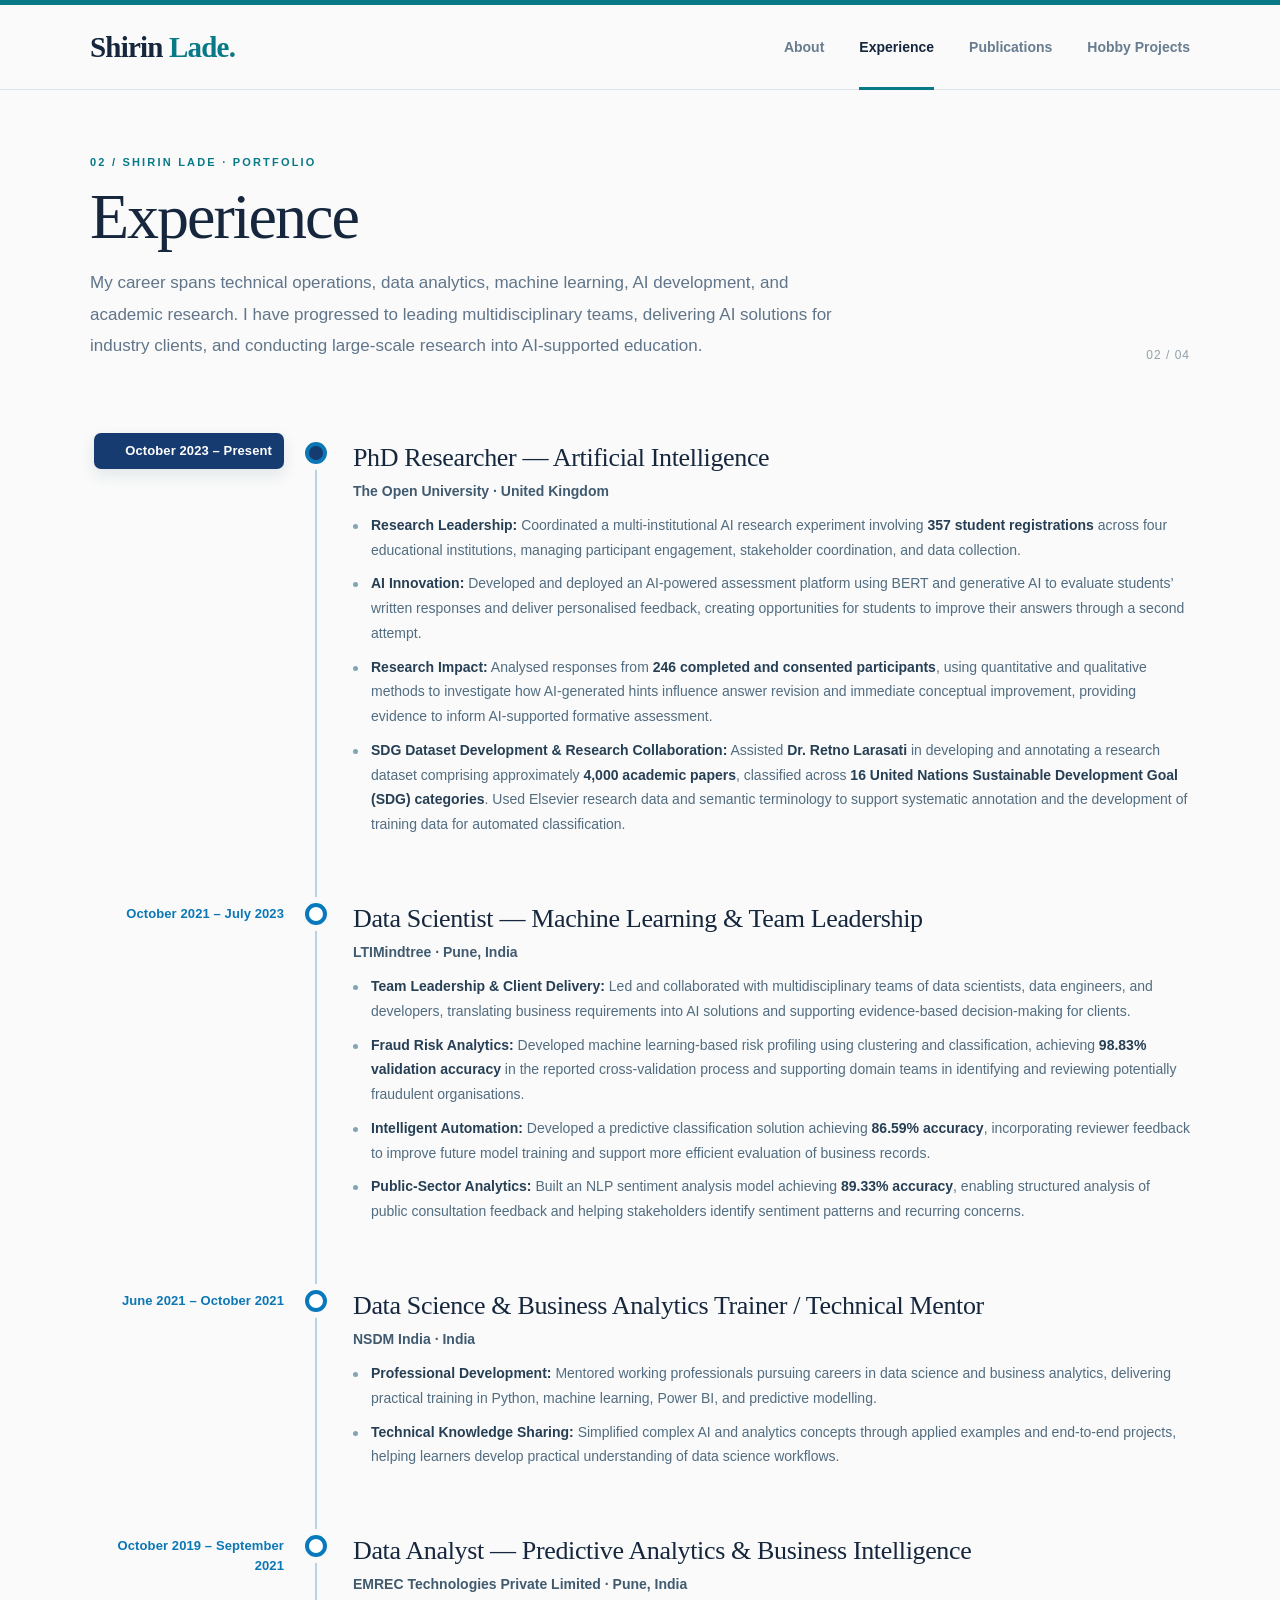
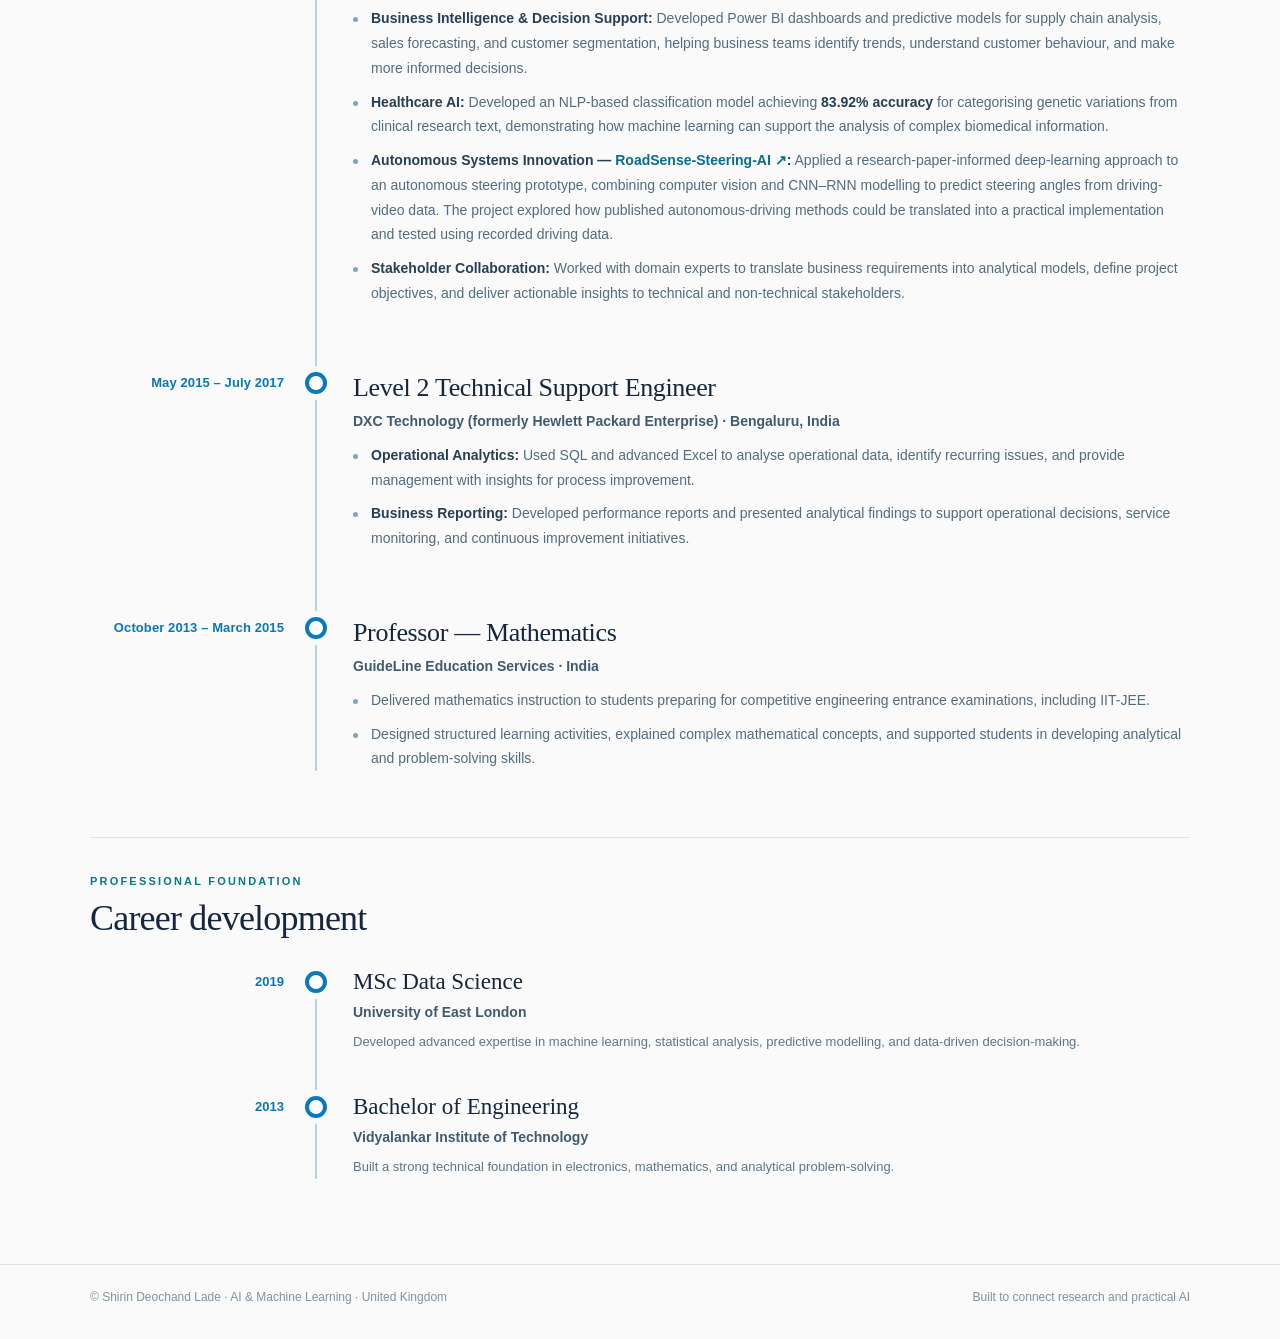
==== experience.html @ 36a17c04 "Initial AI portfolio website" ====
<!DOCTYPE html>

<html lang="en-GB"><head><meta charset="utf-8"/><meta content="width=device-width,initial-scale=1" name="viewport"/><meta content="#f9faf9" name="theme-color"/><title>Experience | Shirin Lade — AI Research &amp; Data Science Leadership</title><meta content="Explore Shirin Lade’s experience in AI research, machine learning leadership, industry analytics and technical mentoring, including work at The Open University and LTIMindtree." name="description"/><link href="assets/style.css" rel="stylesheet"/><link href="assets/favicon.svg" rel="icon" type="image/svg+xml"/><link href="https://concept-grading-lab.github.io/shirin-ai-portfolio/experience.html" rel="canonical"/><meta content="index, follow, max-image-preview:large" name="robots"/><meta content="Shirin Lade — AI Portfolio" property="og:site_name"/><meta content="website" property="og:type"/><meta content="en_GB" property="og:locale"/><meta content="Experience | Shirin Lade — AI Research &amp; Data Science Leadership" property="og:title"/><meta content="Explore Shirin Lade’s experience in AI research, machine learning leadership, industry analytics and technical mentoring, including work at The Open University and LTIMindtree." property="og:description"/><meta content="https://concept-grading-lab.github.io/shirin-ai-portfolio/experience.html" property="og:url"/><meta content="https://concept-grading-lab.github.io/shirin-ai-portfolio/assets/portrait.jpg" property="og:image"/><meta content="Photograph of Shirin Deochand Lade" property="og:image:alt"/><meta content="summary" name="twitter:card"/><meta content="Experience | Shirin Lade — AI Research &amp; Data Science Leadership" name="twitter:title"/><meta content="Explore Shirin Lade’s experience in AI research, machine learning leadership, industry analytics and technical mentoring, including work at The Open University and LTIMindtree." name="twitter:description"/></head>
<body><a class="skip-link" href="#main-content">Skip to main content</a><header class="header"><div class="container header-inner"><a class="brand" href="index.html">Shirin <em>Lade.</em></a><button aria-controls="main-nav" aria-expanded="false" class="nav-toggle" type="button">☰ Menu</button><nav aria-label="Main navigation" class="nav" id="main-nav"><a class="" href="index.html">About</a><a aria-current="page" class="active" href="experience.html">Experience</a><a class="" href="publications.html">Publications</a><a class="" href="hobby-projects.html">Hobby Projects</a></nav></div></header><main class="main container" id="main-content"><section class="page-hero"><div><div class="eyebrow">02 / Shirin Lade · Portfolio</div><h1>Experience</h1><p class="intro">My career spans technical operations, data analytics, machine learning, AI development, and academic research. I have progressed to leading multidisciplinary teams, delivering AI solutions for industry clients, and conducting large-scale research into AI-supported education.</p></div><span class="page-count">02 / 04</span></section><section aria-label="Career timeline" class="timeline"><article class="time-item current"><div class="date"><span class="date-full">October 2023 – Present</span><span aria-hidden="true" class="date-compact">2023 – Present</span></div><h2 class="time-title">PhD Researcher — Artificial Intelligence</h2><div class="time-org">The Open University · United Kingdom</div><ul class="time-desc"><li><strong>Research Leadership:</strong> Coordinated a multi-institutional AI research experiment involving <strong>357 student registrations</strong> across four educational institutions, managing participant engagement, stakeholder coordination, and data collection.</li><li><strong>AI Innovation:</strong> Developed and deployed an AI-powered assessment platform using BERT and generative AI to evaluate students’ written responses and deliver personalised feedback, creating opportunities for students to improve their answers through a second attempt.</li><li><strong>Research Impact:</strong> Analysed responses from <strong>246 completed and consented participants</strong>, using quantitative and qualitative methods to investigate how AI-generated hints influence answer revision and immediate conceptual improvement, providing evidence to inform AI-supported formative assessment.</li><li><strong>SDG Dataset Development &amp; Research Collaboration:</strong> Assisted <strong>Dr. Retno Larasati</strong> in developing and annotating a research dataset comprising approximately <strong>4,000 academic papers</strong>, classified across <strong>16 United Nations Sustainable Development Goal (SDG) categories</strong>. Used Elsevier research data and semantic terminology to support systematic annotation and the development of training data for automated classification.</li></ul></article><article class="time-item"><div class="date"><span class="date-full">October 2021 – July 2023</span><span aria-hidden="true" class="date-compact">2021 – 2023</span></div><h2 class="time-title">Data Scientist — Machine Learning &amp; Team Leadership</h2><div class="time-org">LTIMindtree · Pune, India</div><ul class="time-desc"><li><strong>Team Leadership &amp; Client Delivery:</strong> Led and collaborated with multidisciplinary teams of data scientists, data engineers, and developers, translating business requirements into AI solutions and supporting evidence-based decision-making for clients.</li><li><strong>Fraud Risk Analytics:</strong> Developed machine learning-based risk profiling using clustering and classification, achieving <strong>98.83% validation accuracy</strong> in the reported cross-validation process and supporting domain teams in identifying and reviewing potentially fraudulent organisations.</li><li><strong>Intelligent Automation:</strong> Developed a predictive classification solution achieving <strong>86.59% accuracy</strong>, incorporating reviewer feedback to improve future model training and support more efficient evaluation of business records.</li><li><strong>Public-Sector Analytics:</strong> Built an NLP sentiment analysis model achieving <strong>89.33% accuracy</strong>, enabling structured analysis of public consultation feedback and helping stakeholders identify sentiment patterns and recurring concerns.</li></ul></article><article class="time-item"><div class="date"><span class="date-full">June 2021 – October 2021</span><span aria-hidden="true" class="date-compact">2021 – 2021</span></div><h2 class="time-title">Data Science &amp; Business Analytics Trainer / Technical Mentor</h2><div class="time-org">NSDM India · India</div><ul class="time-desc"><li><strong>Professional Development:</strong> Mentored working professionals pursuing careers in data science and business analytics, delivering practical training in Python, machine learning, Power BI, and predictive modelling.</li><li><strong>Technical Knowledge Sharing:</strong> Simplified complex AI and analytics concepts through applied examples and end-to-end projects, helping learners develop practical understanding of data science workflows.</li></ul></article><article class="time-item"><div class="date"><span class="date-full">October 2019 – September 2021</span><span aria-hidden="true" class="date-compact">2019 – 2021</span></div><h2 class="time-title">Data Analyst — Predictive Analytics &amp; Business Intelligence</h2><div class="time-org">EMREC Technologies Private Limited · Pune, India</div><ul class="time-desc"><li><strong>Business Intelligence &amp; Decision Support:</strong> Developed Power BI dashboards and predictive models for supply chain analysis, sales forecasting, and customer segmentation, helping business teams identify trends, understand customer behaviour, and make more informed decisions.</li><li><strong>Healthcare AI:</strong> Developed an NLP-based classification model achieving <strong>83.92% accuracy</strong> for categorising genetic variations from clinical research text, demonstrating how machine learning can support the analysis of complex biomedical information.</li><li><strong>Autonomous Systems Innovation — <a class="textlink" href="https://github.com/concept-grading-lab/RoadSense-Steering-AI" rel="noopener noreferrer" target="_blank">RoadSense-Steering-AI ↗</a>:</strong> Applied a research-paper-informed deep-learning approach to an autonomous steering prototype, combining computer vision and CNN–RNN modelling to predict steering angles from driving-video data. The project explored how published autonomous-driving methods could be translated into a practical implementation and tested using recorded driving data.</li><li><strong>Stakeholder Collaboration:</strong> Worked with domain experts to translate business requirements into analytical models, define project objectives, and deliver actionable insights to technical and non-technical stakeholders.</li></ul></article><article class="time-item"><div class="date"><span class="date-full">May 2015 – July 2017</span><span aria-hidden="true" class="date-compact">2015 – 2017</span></div><h2 class="time-title">Level 2 Technical Support Engineer</h2><div class="time-org">DXC Technology (formerly Hewlett Packard Enterprise) · Bengaluru, India</div><ul class="time-desc"><li><strong>Operational Analytics:</strong> Used SQL and advanced Excel to analyse operational data, identify recurring issues, and provide management with insights for process improvement.</li><li><strong>Business Reporting:</strong> Developed performance reports and presented analytical findings to support operational decisions, service monitoring, and continuous improvement initiatives.</li></ul></article><article class="time-item"><div class="date"><span class="date-full">October 2013 – March 2015</span><span aria-hidden="true" class="date-compact">2013 – 2015</span></div><h2 class="time-title">Professor — Mathematics</h2><div class="time-org">GuideLine Education Services · India</div><ul class="time-desc"><li>Delivered mathematics instruction to students preparing for competitive engineering entrance examinations, including IIT-JEE.</li><li>Designed structured learning activities, explained complex mathematical concepts, and supported students in developing analytical and problem-solving skills.</li></ul></article></section><section class="education"><div class="eyebrow">Professional foundation</div><div class="section-head"><h2>Career development</h2></div><div class="edu-grid"><div class="edu"><small>2019</small><h3>MSc Data Science</h3><strong>University of East London</strong><p>Developed advanced expertise in machine learning, statistical analysis, predictive modelling, and data-driven decision-making.</p></div><div class="edu"><small>2013</small><h3>Bachelor of Engineering</h3><strong>Vidyalankar Institute of Technology</strong><p>Built a strong technical foundation in electronics, mathematics, and analytical problem-solving.</p></div></div></section></main><footer class="footer"><div class="container footer-inner"><span>© Shirin Deochand Lade · AI &amp; Machine Learning · United Kingdom</span><span>Built to connect research and practical AI</span></div></footer><script src="assets/main.js"></script></body></html>
---- assets/style.css ----
:root{--ink:#15263d;--muted:#5c7087;--teal:#087987;--blue:#0879bc;--line:#dce5e9;--paper:#f9faf9;--surface:#fff;--wash:#edf6f5;--slate:#2c4257}*{box-sizing:border-box}html{scroll-behavior:smooth}body{margin:0;border-top:5px solid var(--teal);background:var(--paper);font-family:Arial,Helvetica,sans-serif;color:var(--ink);-webkit-font-smoothing:antialiased}a{color:inherit;text-decoration:none}a:focus-visible,button:focus-visible,summary:focus-visible{outline:3px solid #a5d8e8;outline-offset:4px}a[href^="https://"]:hover{color:#076d92}.container{max-width:1160px;margin:auto;padding-left:30px;padding-right:30px}.header{border-bottom:1px solid var(--line);background:rgba(249,250,249,.96)}.header-inner{min-height:84px;display:flex;align-items:center;justify-content:space-between;gap:30px}.brand{font-family:Georgia,serif;white-space:nowrap;font-size:29px;font-weight:bold;letter-spacing:-.8px}.brand em{font-style:normal;color:var(--teal)}.nav{display:flex;align-items:center;gap:35px;height:84px}.nav a{height:100%;display:flex;align-items:center;position:relative;font-size:14px;font-weight:700;color:#687c90}.nav a.active{color:var(--ink)}.nav a.active::after{content:"";height:3px;background:var(--teal);position:absolute;bottom:-1px;left:0;right:0}.nav a:hover{color:var(--teal)}.nav-toggle{display:none;border:1px solid var(--line);border-radius:7px;background:white;padding:10px 13px;color:var(--ink);font-weight:bold}.main{min-height:calc(100vh - 190px)}.footer{margin-top:85px;border-top:1px solid var(--line);font-size:12px;color:#8192a1}.footer-inner{display:flex;justify-content:space-between;gap:15px;padding-top:25px;padding-bottom:35px}.eyebrow{color:var(--teal);font-size:11px;letter-spacing:2.2px;font-weight:800;text-transform:uppercase}.page-hero{padding-top:66px;padding-bottom:30px;display:flex;align-items:flex-end;justify-content:space-between;gap:35px}.page-hero h1{font:normal 64px/1.1 Georgia,serif;letter-spacing:-2px;margin:14px 0}.page-hero .intro{max-width:760px;font-size:17px;line-height:1.85;color:#61758a;margin:15px 0 0}.page-count{white-space:nowrap;font-size:12px;letter-spacing:1px;color:#91a1ad}.section-head{display:flex;align-items:center;justify-content:space-between;gap:25px;margin:0 0 26px}.section-head h2{font:normal 36px/1.17 Georgia,serif;letter-spacing:-.8px;margin:10px 0 0}.small-link{color:var(--teal);font-weight:bold;font-size:13px}.subdued{color:#697e90}.kicker{font-size:12px;color:var(--teal);font-weight:800;letter-spacing:1.5px;text-transform:uppercase}.ext{font-size:12px;color:var(--teal);font-weight:800}.rule{height:1px;background:var(--line)}.tag{display:inline-block;font-size:10px;font-weight:800;letter-spacing:1.2px;text-transform:uppercase;background:#e5f1f1;color:var(--teal);padding:8px 11px;border-radius:5px}.btn{display:inline-flex;align-items:center;justify-content:center;gap:9px;border-radius:7px;padding:14px 19px;background:var(--ink);color:#fff;font-size:13px;font-weight:700;transition:.2s}.btn:hover{color:white!important;background:#087987;transform:translateY(-2px)}.btn-outline{background:#fff;border:1px solid #cddcdd;color:#177582}.btn-outline:hover{color:white!important;background:#177582}.textlink{color:#096e8b;font-weight:bold}.textlink:hover{text-decoration:underline}
/* about */
.about-hero{padding:70px 0 74px;display:grid;grid-template-columns:1.3fr .95fr;gap:75px;align-items:center}.about-hero h1{font:normal 74px/1.06 Georgia,serif;letter-spacing:-3px;margin:22px 0 27px}.about-hero h1 span{display:block}.about-role{font-size:16px;font-weight:700;line-height:1.7;color:#2c4860}.about-tagline{font:italic 22px/1.5 Georgia,serif;color:#647f92;margin:28px 0}.about-lead{max-width:650px;font-size:15.5px;line-height:1.85;color:#4e657b;margin-bottom:28px}.about-cta{display:flex;gap:25px;align-items:center}.photo-wrap{position:relative;padding-bottom:25px;padding-right:20px}.photo-wrap:before{content:"";position:absolute;inset:23px 0 6px 25px;background:#d6e7e8;border-radius:13px}.photo-wrap img{position:relative;display:block;width:100%;height:490px;object-fit:cover;object-position:top center;border-radius:12px;box-shadow:0 18px 40px #163c3922}.photo-wrap small{position:absolute;bottom:0;left:0;color:#6f879b;font-size:10px;letter-spacing:1.3px;font-weight:800}.photo-wrap small:before{content:"";display:inline-block;vertical-align:middle;width:26px;border-top:1px solid var(--teal);margin-right:8px}.profiles{padding:43px 0 62px;border-top:1px solid var(--line)}.profile-grid{display:grid;grid-template-columns:repeat(5,minmax(0,1fr));gap:13px}.profile-card{background:#fff;border:1px solid var(--line);border-radius:11px;min-height:158px;padding:18px;display:flex;flex-direction:column;justify-content:space-between;transition:.2s}.profile-card:hover{border-color:#80babc;transform:translateY(-4px);box-shadow:0 12px 22px #153c4320}.profile-card .symbol{width:39px;height:39px;border-radius:9px;display:grid;place-items:center;background:#eaf3f3;color:var(--teal);font-size:15px;font-weight:bold}.profile-card .top{display:flex;align-items:center;justify-content:space-between;color:var(--teal)}.profile-card h3{font-size:14px;margin:10px 0 5px}.profile-card p{font-size:11px;line-height:1.5;color:var(--muted);margin:0}.about-copy{display:grid;grid-template-columns:245px 1fr;gap:70px;padding:66px 0 35px;border-top:1px solid var(--line)}.about-copy h2{font:normal 42px/1.16 Georgia,serif;letter-spacing:-1px;margin:12px 0}.about-prose p{font-size:15.5px;line-height:1.89;color:#50677d;margin:0 0 18px}.metrics{display:grid;grid-template-columns:repeat(3,minmax(0,1fr));gap:16px;margin:30px 0}.metric{background:#edf5f5;border-left:3px solid var(--teal);padding:20px}.metric strong{display:block;font-size:15px;margin-bottom:11px;line-height:1.4}.metric p{font-size:12px;line-height:1.65;margin:0}.interests{margin-top:28px}.chips{display:flex;flex-wrap:wrap;gap:8px;margin-top:15px}.chip{border:1px solid #d6e4e5;border-radius:50px;background:#fff;padding:10px 14px;font-size:12px;font-weight:700;color:#37546b}
/* experience */
.timeline{position:relative;margin-top:46px;padding-left:44px;border-left:2px solid #c7dce7}.time-item{position:relative;padding:0 0 49px 27px}.time-item:last-child{padding-bottom:0}.time-item:before{position:absolute;content:"";width:14px;height:14px;border:4px solid var(--blue);background:#fff;border-radius:100%;left:-54px;top:4px;box-shadow:0 0 0 6px var(--paper)}.date{color:#0c77b6;font-size:12px;font-weight:800;letter-spacing:.7px;text-transform:uppercase}.time-title{font:normal 26px/1.35 Georgia,serif;margin:9px 0 7px;letter-spacing:-.35px}.time-org{font-size:14px;font-weight:700;color:#405a70;margin-bottom:14px}.time-desc{max-width:950px;list-style:none;padding:0;margin:0}.time-desc li{font-size:14px;line-height:1.77;color:#526c81;margin:9px 0;padding-left:18px;position:relative}.time-desc li:before{content:"";position:absolute;left:0;top:11px;width:5px;height:5px;background:#80a6b5;border-radius:100%}.time-desc strong{color:#273f55}.education{margin:66px 0 0;padding:37px 0 0;border-top:1px solid var(--line)}.edu-grid{display:grid;grid-template-columns:repeat(2,1fr);gap:18px;margin-top:24px}.edu{background:#fff;border:1px solid var(--line);padding:22px 24px;border-radius:9px}.edu small{font-size:11px;font-weight:800;color:var(--teal)}.edu h3{font:normal 20px Georgia,serif;margin:10px 0}.edu p{font-size:13px;line-height:1.7;color:#60768a}
/* publications */
.pub-toolbar{display:flex;justify-content:space-between;align-items:center;padding:29px 0;border-top:1px solid var(--line);border-bottom:1px solid var(--line);margin:27px 0 7px}.pub-toolbar h2{font:normal 28px Georgia,serif;margin:0}.scholar-btn{font-size:13px;font-weight:bold;border:1px solid #b9d4d7;color:#067688;background:#fff;padding:13px 20px;border-radius:7px}.scholar-btn:hover{background:#e7f3f3}.publication{padding:40px 0 46px;border-bottom:1px solid var(--line);display:grid;grid-template-columns:110px 1fr;gap:32px}.publication .pubyear{color:var(--blue);font-weight:800;letter-spacing:1px;font-size:14px;padding-top:7px}.pub-title{font:normal 25px/1.4 Georgia,serif;letter-spacing:-.35px;color:#176c9d;display:inline-block;max-width:920px}.pub-title:hover{color:#084e82!important;text-decoration:underline}.authors{font-size:14px;margin-top:16px;line-height:1.75;color:#445d73}.authors .me{color:#0e78b6;font-weight:800}.venue{font-size:13px;line-height:1.7;color:#687d8e;font-style:italic;margin-top:6px}.pub-summary{font-size:14px;color:#526d82;line-height:1.8;margin:16px 0}.pub-links{display:flex;gap:22px;flex-wrap:wrap;margin-top:22px}.pub-links a{color:#08779a;font-size:12px;font-weight:800}.pub-links a:hover{text-decoration:underline}
/* projects */
.project-intro{max-width:900px}.project-grid{display:grid;grid-template-columns:repeat(2,minmax(0,1fr));gap:24px;margin:42px 0 45px}.project{background:white;border:1px solid #dce4e6;border-radius:12px;overflow:hidden;box-shadow:0 10px 25px #18354c08;display:flex;flex-direction:column}.project-art{height:168px;position:relative;overflow:hidden;display:flex;align-items:center;justify-content:center;isolation:isolate}.project-art.wardrobe{background:linear-gradient(120deg,#e3eee9,#eaf3f5)}.project-art.diary{background:linear-gradient(120deg,#ecedf6,#e4f1f0)}.project-art:before{content:"";position:absolute;border-radius:50%;width:260px;height:260px;background:#fff6;right:-60px;top:-155px;z-index:-1}.art-icon{font-size:68px;line-height:1}.art-words{position:absolute;bottom:17px;left:24px;letter-spacing:2px;font-weight:800;color:#597985;font-size:10px;text-transform:uppercase}.project-body{padding:29px;flex:1;display:flex;flex-direction:column}.project-body h2{font:normal 29px/1.17 Georgia,serif;letter-spacing:-.5px;margin:12px 0 17px}.project-body p{color:#5a7185;font-size:14px;line-height:1.82;margin:0 0 21px}.project-meta{font-size:11px;text-transform:uppercase;letter-spacing:1px;color:#0b7c83;font-weight:bold}.project-links{margin-top:auto;border-top:1px solid var(--line);padding-top:22px;display:flex;gap:15px;flex-wrap:wrap;align-items:center}.project-links a{font-size:12px;color:#0d718f;font-weight:bold}.project-links a:hover{text-decoration:underline}.project-detail{padding:32px 0 36px;border-top:1px solid var(--line)}.project-detail h3{font:normal 28px Georgia,serif;margin:8px 0 15px}.project-detail p{font-size:14px;color:#587084;line-height:1.78;max-width:890px}.detail-columns{display:grid;grid-template-columns:1fr 1fr;gap:32px;margin-top:24px}.detail-col{background:#fff;border:1px solid var(--line);border-radius:10px;padding:21px}.detail-col h4{font-size:13px;margin:0 0 10px}.detail-col p,.detail-col li{font-size:12.5px;line-height:1.72;color:#61798a}.detail-col ul{padding-left:18px;margin:10px 0 0}.note{background:#f1f4f6;border-left:3px solid #83a5b4;padding:13px 17px;color:#60788b;font-size:12px;line-height:1.6;margin-top:18px}
@media(max-width:1000px){.nav{gap:23px}.about-hero{gap:45px}.about-hero h1{font-size:62px}.photo-wrap img{height:440px}.profile-grid{grid-template-columns:repeat(3,1fr)}.about-copy{grid-template-columns:190px 1fr;gap:40px}}
@media(max-width:720px){.container{padding-left:20px;padding-right:20px}.header-inner{min-height:68px}.brand{font-size:24px}.nav-toggle{display:block}.nav{display:none;position:absolute;top:72px;left:0;right:0;height:auto;background:var(--paper);z-index:10;padding:10px 20px 20px;border-bottom:1px solid var(--line);box-shadow:0 15px 18px #1b354212}.nav.open{display:flex;flex-direction:column;align-items:stretch;gap:0}.nav a{height:50px;padding-left:10px}.nav a.active:after{bottom:0;left:10px;right:auto;width:40px}.footer-inner{flex-direction:column}.about-hero{display:flex;flex-direction:column-reverse;gap:32px;align-items:stretch;padding:38px 0 42px}.photo-wrap{width:100%;max-width:380px;align-self:center;padding-right:16px}.photo-wrap img{height:315px}.about-hero h1{font-size:47px;margin:14px 0 18px;letter-spacing:-1.5px}.about-role{font-size:13.5px}.about-tagline{font-size:18px;margin:17px 0}.about-lead{font-size:14px}.profiles{padding:32px 0 48px}.section-head{align-items:flex-start;flex-direction:column;gap:9px}.section-head h2{font-size:32px}.profile-grid{grid-template-columns:repeat(2,minmax(0,1fr))}.profile-card{min-height:142px;padding:15px}.profile-card:last-child{grid-column:1/-1}.about-copy{display:block;padding-top:42px}.about-copy h2{font-size:36px}.about-prose p{font-size:14px}.metrics{grid-template-columns:1fr}.page-hero{padding-top:43px;padding-bottom:24px}.page-hero h1{font-size:43px;letter-spacing:-1px}.page-hero .intro{font-size:14px;line-height:1.78}.page-count{display:none}.timeline{margin-top:26px;padding-left:26px}.time-item{padding-left:19px;padding-bottom:37px}.time-item:before{left:-38px;width:13px;height:13px;top:4px}.time-title{font-size:22px}.time-org{font-size:13px}.time-desc li{font-size:12.8px}.edu-grid{grid-template-columns:1fr}.publication{grid-template-columns:1fr;gap:9px;padding:33px 0}.pub-title{font-size:22px}.pub-toolbar{align-items:flex-start;gap:20px}.pub-toolbar h2{font-size:24px}.scholar-btn{font-size:11px;padding:11px}.project-grid{grid-template-columns:1fr;gap:18px;margin-top:26px}.project-art{height:140px}.project-body{padding:21px}.project-body h2{font-size:27px}.detail-columns{grid-template-columns:1fr;gap:12px}.project-detail h3{font-size:25px}}


/* Experience timeline final refinement — dates left | blue dots in the centre | content right.
   Uses the same visual axis for education qualifications. */
.timeline{margin-left:225px;padding-left:0;border-left:2px solid #b6d2e3;margin-top:48px}
.time-item{position:relative;padding:0 0 55px 36px}
.time-item:last-child{padding-bottom:0}
.time-item::before{left:-12px;top:2px;width:14px;height:14px;border:4px solid var(--blue);background:#fff;box-shadow:0 0 0 6px var(--paper)}
.time-item .date{position:absolute;left:-223px;top:3px;width:190px;text-align:right;font-size:13px;font-weight:800;letter-spacing:.1px;text-transform:none;line-height:1.5;color:#0c77b6}
.date-compact{display:none}
.time-title{margin:0 0 8px}
.education{margin-top:66px}
.edu-grid{display:block;position:relative;margin:30px 0 0 225px;border-left:2px solid #b6d2e3}
.edu{position:relative;padding:0 0 40px 36px;background:transparent;border:0;border-radius:0}
.edu:last-child{padding-bottom:0}
.edu::before{position:absolute;content:"";left:-12px;top:2px;width:14px;height:14px;border:4px solid var(--blue);background:#fff;border-radius:100%;box-shadow:0 0 0 6px var(--paper)}
.edu small{position:absolute;left:-223px;top:3px;width:190px;text-align:right;color:#0c77b6;font-size:13px;line-height:1.5}
.edu h3{margin:0 0 8px;font-size:23px;color:var(--ink)}
.edu strong{color:#405a70;font-size:14px}
.edu p{max-width:780px;margin:10px 0 0;line-height:1.75;font-size:13px}
@media (max-width:1000px) and (min-width:721px){
 .timeline,.edu-grid{margin-left:180px}
 .time-item .date,.edu small{left:-178px;width:145px;font-size:12px}
}
@media (max-width:720px){
 .timeline{margin:29px 0 0 91px;padding:0;border-left:2px solid #b6d2e3}
 .time-item{padding:0 0 43px 19px}
 .time-item::before{left:-11px;top:2px;width:12px;height:12px;border:3px solid var(--blue)}
 .time-item .date{left:-91px;top:3px;width:73px;text-align:right;font-size:11px;line-height:1.5;letter-spacing:0}
 .date-full{display:none}
 .date-compact{display:block}
 .time-title{font-size:21px;line-height:1.3;margin:0 0 7px}
 .edu-grid{margin:26px 0 0 91px;display:block;border-left:2px solid #b6d2e3}
 .edu{padding:0 0 35px 19px}
 .edu::before{left:-11px;top:2px;width:12px;height:12px;border:3px solid var(--blue)}
 .edu small{left:-91px;top:3px;width:73px;text-align:right;font-size:11px}
 .edu h3{font-size:20px}
 .edu strong{font-size:13px}
 .edu p{font-size:12.5px}
}


/* Production: keyboard navigation and current role status. */
.skip-link{position:absolute;left:12px;top:-90px;padding:12px 17px;background:#fff;color:#15263d;z-index:200;border:2px solid #1666a8;border-radius:6px;font-size:13px;font-weight:700}
.skip-link:focus{top:10px}
.time-item.current::before{background:#163b70;border-color:#0c77b6}
.time-item.current .date{background:#163b70;color:#fff;padding:9px 12px;border-radius:7px;left:-223px;top:-7px;width:190px;line-height:1.4;box-shadow:0 6px 15px #163b701a}
@media(max-width:1000px) and (min-width:721px){
 .time-item.current .date{left:-178px;width:145px;padding:8px 9px}
}
@media(max-width:720px){
 .time-item.current .date{left:-91px;width:76px;top:-6px;padding:7px 4px;font-size:10px;line-height:1.25;letter-spacing:0;text-align:center}
}
@media(prefers-reduced-motion:reduce){html{scroll-behavior:auto}*,*::before,*::after{transition-duration:0s!important;animation-duration:0s!important}}

/* Contact card: both personal and university addresses are independently clickable. */
.profile-card-emails{cursor:default}.profile-card-emails p{margin:0;display:flex;flex-direction:column;gap:7px;align-items:flex-start}.profile-card-emails .email-link{font-size:12px;line-height:1.5;color:#0b6c94;font-weight:600;overflow-wrap:anywhere;text-decoration:underline;text-underline-offset:2px}.profile-card-emails .email-link:hover{color:#08466a}
@media(max-width:720px){.profile-card-emails .email-link{font-size:11px}}


/* About page: Technical Expertise & Leadership */
.expertise-section{padding:82px 0 52px;border-top:1px solid var(--line);margin-top:20px}
.expertise-intro{max-width:900px;margin-bottom:35px}
.expertise-intro h2{font:normal 46px/1.13 Georgia,serif;letter-spacing:-1.3px;margin:12px 0 19px;color:var(--ink)}
.expertise-intro p{font-size:15px;line-height:1.84;color:#526a7d;margin:0;max-width:930px}
.expertise-grid{display:grid;grid-template-columns:repeat(2,minmax(0,1fr));gap:16px}
.expertise-card{background:#fff;border:1px solid #dce6e9;border-radius:12px;padding:27px 29px 29px;min-width:0;box-shadow:0 6px 20px #1b415307;display:flex;flex-direction:column}
.expertise-card-head{display:flex;justify-content:space-between;align-items:center;margin-bottom:18px}
.expertise-index{font-weight:800;font-size:11px;letter-spacing:1.8px;color:#0a8b9c}
.expertise-symbol{font-size:23px;line-height:1;color:#5c9da7}
.expertise-card h3{font:normal 23px/1.24 Georgia,serif;letter-spacing:-.36px;color:#233d53;margin:0 0 17px}
.expertise-card p.expertise-keywords{font-size:13px;line-height:2.0;color:#536f82;margin:0;overflow-wrap:anywhere}
.expertise-architecture{grid-column:1/-1;background:linear-gradient(110deg,#e9f2f5 0%,#f7fbfa 80%);border-color:#b9d9e3;position:relative}
.expertise-architecture h3{font-size:27px;color:#153b66}
.expertise-architecture .expertise-keywords{max-width:920px}
.lifecycle{display:flex;flex-wrap:wrap;gap:8px;align-items:center;margin-top:23px;border-top:1px solid #c8dfe5;padding-top:19px}
.lifecycle span{font-size:10px;font-weight:700;color:#1d637b;background:#fff;border:1px solid #c9e1e3;padding:8px 12px;border-radius:50px}
.lifecycle span:not(:last-child)::after{content:'›';color:#6a98aa;margin-left:12px;font-size:14px}
.expertise-cta{white-space:nowrap}
@media(max-width:900px){.expertise-section{padding-top:55px}.expertise-intro h2{font-size:38px}.expertise-card{padding:23px}.expertise-card h3{font-size:21px}}
@media(max-width:720px){.expertise-section{padding:48px 0 20px}.expertise-intro{margin-bottom:23px}.expertise-intro h2{font-size:33px}.expertise-intro p{font-size:13.5px}.expertise-grid{grid-template-columns:1fr;gap:12px}.expertise-card{padding:21px}.expertise-architecture{grid-column:auto}.expertise-architecture h3{font-size:22px}.expertise-card h3{font-size:21px}.expertise-card p.expertise-keywords{font-size:12.5px;line-height:1.86}.lifecycle{gap:6px}.lifecycle span{font-size:10px;padding:6px 9px}.about-cta{flex-wrap:wrap;row-gap:13px}.expertise-cta{display:inline-block}}
@media(max-width:360px){.expertise-intro h2{font-size:29px}.expertise-card h3{font-size:20px}}
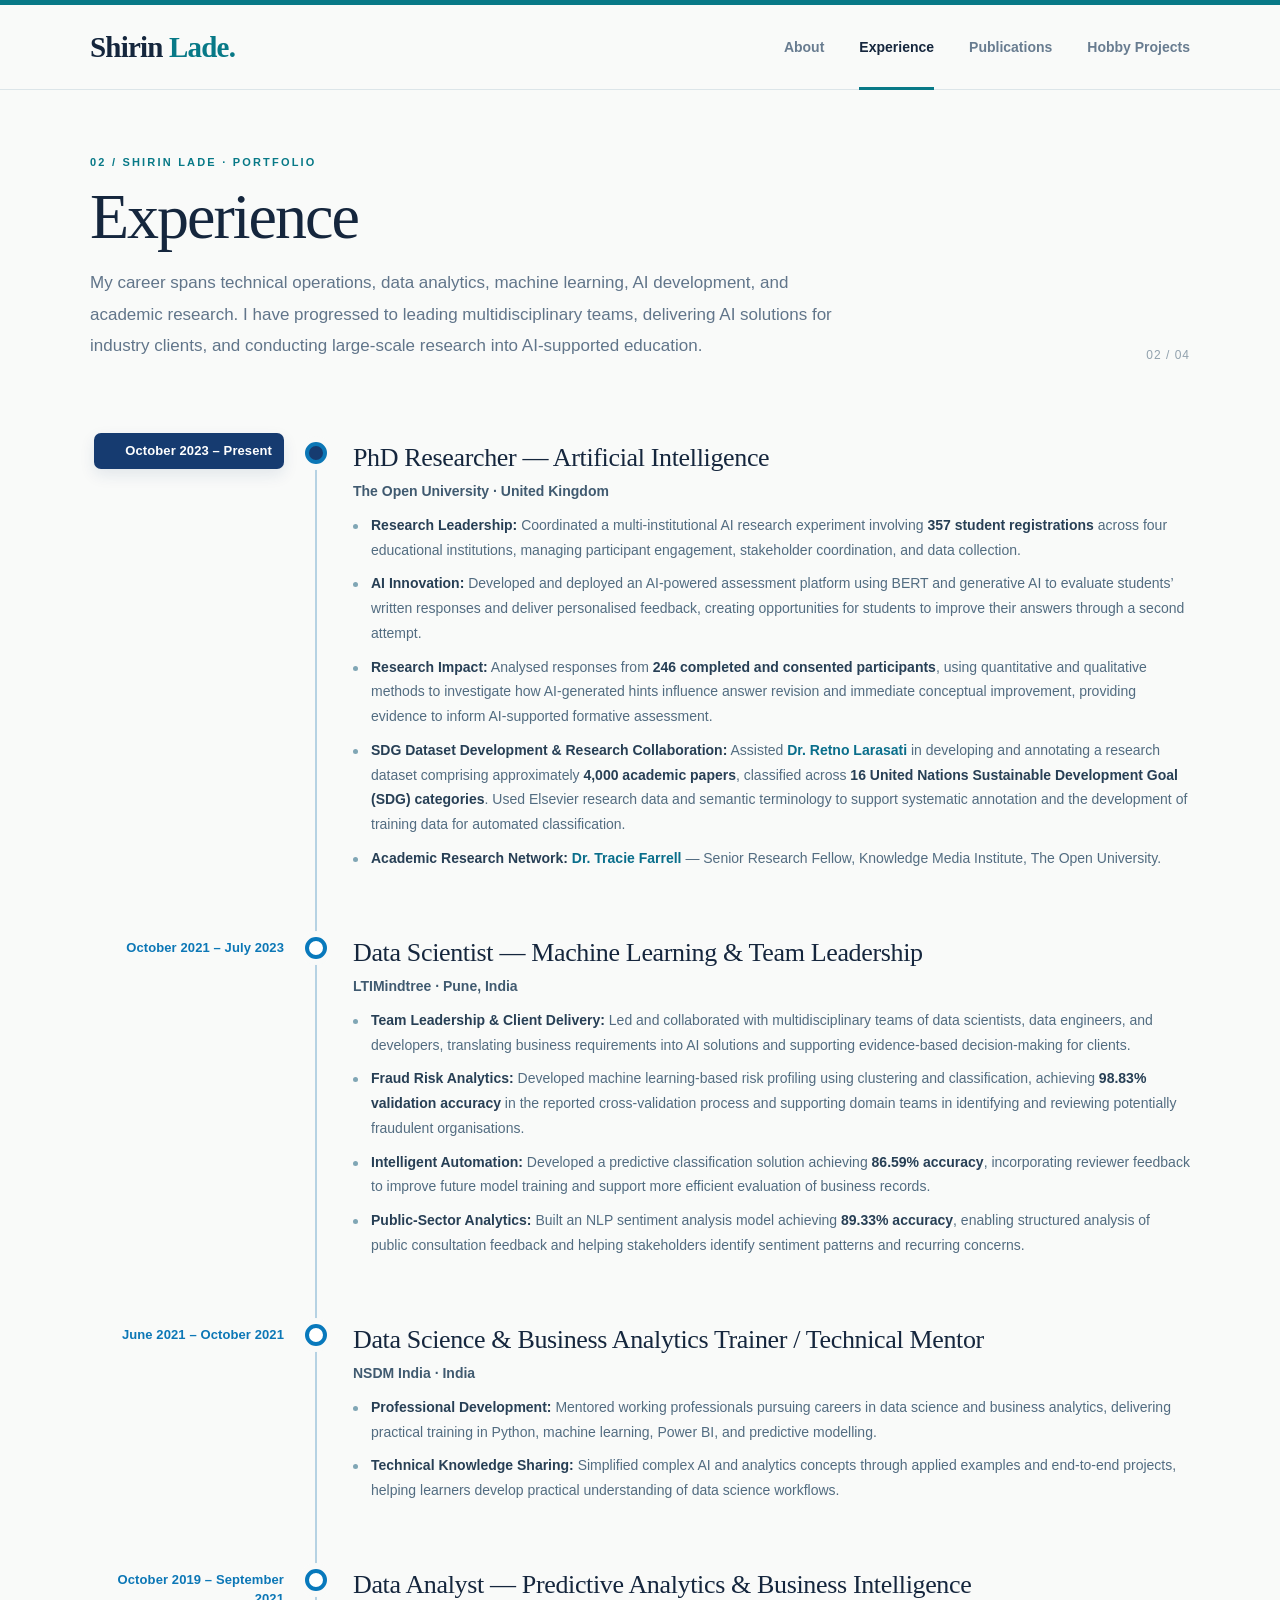
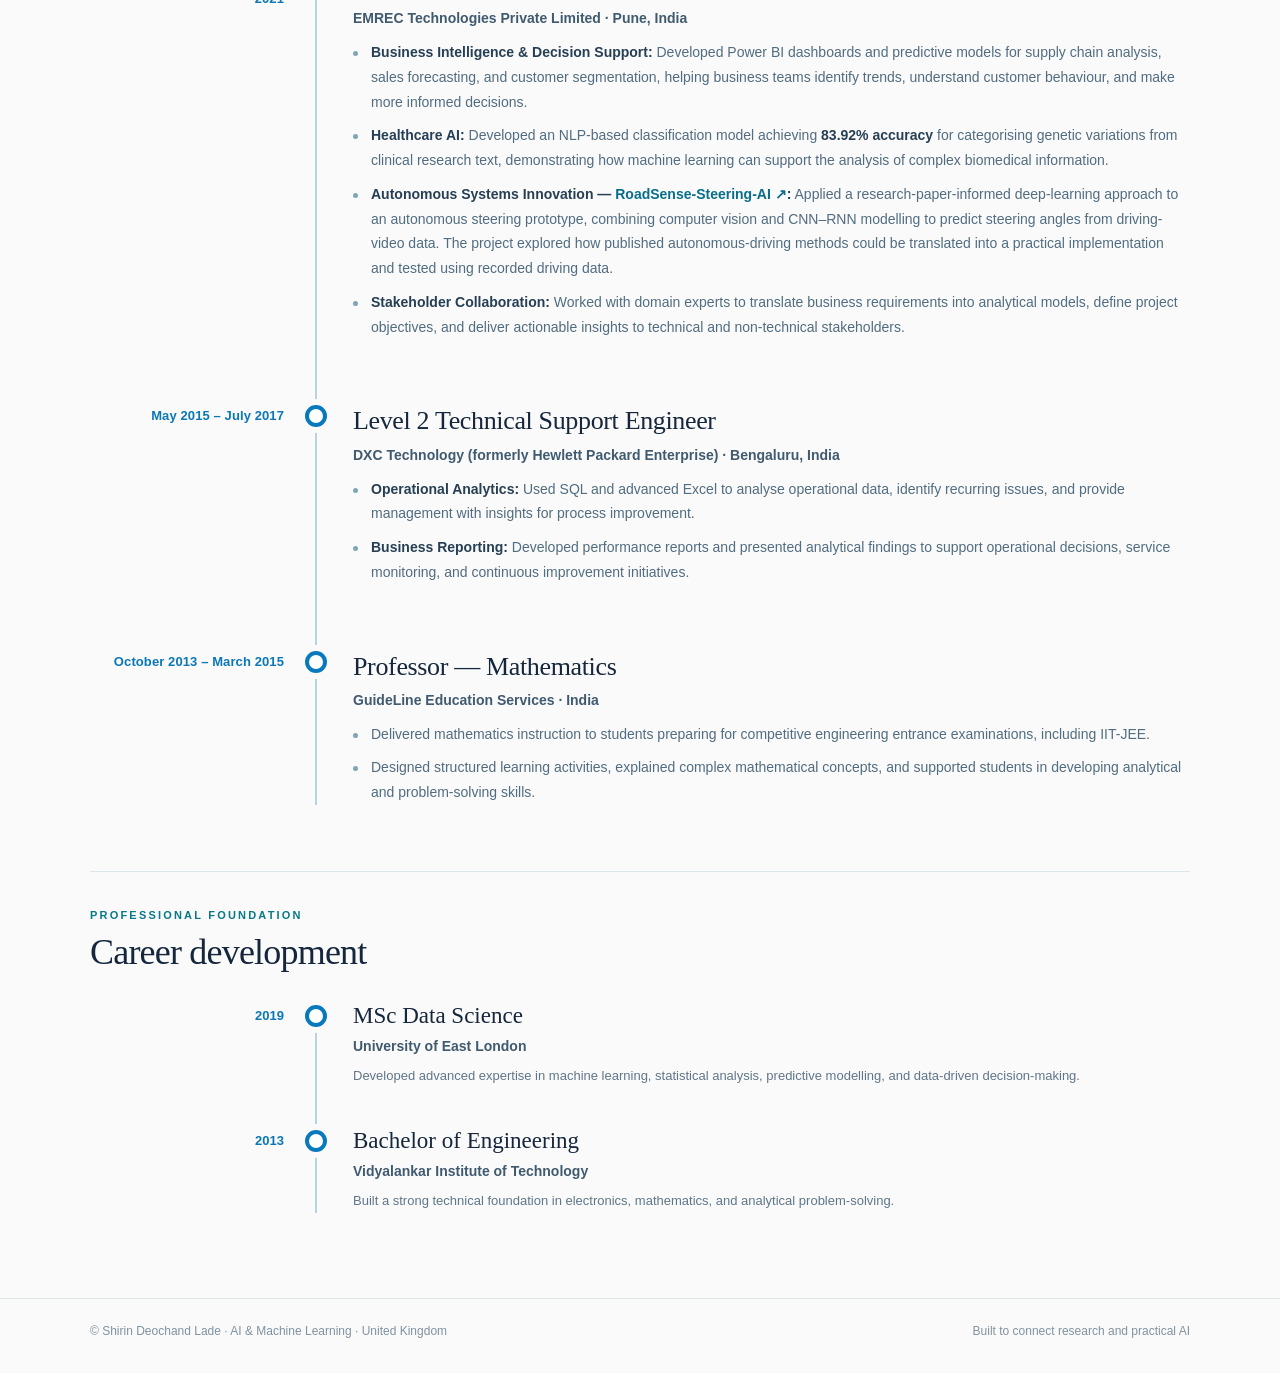
==== commit cacbb678: "Update academic researcher profile links" ====
--- a/experience.html
+++ b/experience.html
@@ -1,4 +1,4 @@
 <!DOCTYPE html>
 
 <html lang="en-GB"><head><meta charset="utf-8"/><meta content="width=device-width,initial-scale=1" name="viewport"/><meta content="#f9faf9" name="theme-color"/><title>Experience | Shirin Lade — AI Research &amp; Data Science Leadership</title><meta content="Explore Shirin Lade’s experience in AI research, machine learning leadership, industry analytics and technical mentoring, including work at The Open University and LTIMindtree." name="description"/><link href="assets/style.css" rel="stylesheet"/><link href="assets/favicon.svg" rel="icon" type="image/svg+xml"/><link href="https://concept-grading-lab.github.io/shirin-ai-portfolio/experience.html" rel="canonical"/><meta content="index, follow, max-image-preview:large" name="robots"/><meta content="Shirin Lade — AI Portfolio" property="og:site_name"/><meta content="website" property="og:type"/><meta content="en_GB" property="og:locale"/><meta content="Experience | Shirin Lade — AI Research &amp; Data Science Leadership" property="og:title"/><meta content="Explore Shirin Lade’s experience in AI research, machine learning leadership, industry analytics and technical mentoring, including work at The Open University and LTIMindtree." property="og:description"/><meta content="https://concept-grading-lab.github.io/shirin-ai-portfolio/experience.html" property="og:url"/><meta content="https://concept-grading-lab.github.io/shirin-ai-portfolio/assets/portrait.jpg" property="og:image"/><meta content="Photograph of Shirin Deochand Lade" property="og:image:alt"/><meta content="summary" name="twitter:card"/><meta content="Experience | Shirin Lade — AI Research &amp; Data Science Leadership" name="twitter:title"/><meta content="Explore Shirin Lade’s experience in AI research, machine learning leadership, industry analytics and technical mentoring, including work at The Open University and LTIMindtree." name="twitter:description"/></head>
-<body><a class="skip-link" href="#main-content">Skip to main content</a><header class="header"><div class="container header-inner"><a class="brand" href="index.html">Shirin <em>Lade.</em></a><button aria-controls="main-nav" aria-expanded="false" class="nav-toggle" type="button">☰ Menu</button><nav aria-label="Main navigation" class="nav" id="main-nav"><a class="" href="index.html">About</a><a aria-current="page" class="active" href="experience.html">Experience</a><a class="" href="publications.html">Publications</a><a class="" href="hobby-projects.html">Hobby Projects</a></nav></div></header><main class="main container" id="main-content"><section class="page-hero"><div><div class="eyebrow">02 / Shirin Lade · Portfolio</div><h1>Experience</h1><p class="intro">My career spans technical operations, data analytics, machine learning, AI development, and academic research. I have progressed to leading multidisciplinary teams, delivering AI solutions for industry clients, and conducting large-scale research into AI-supported education.</p></div><span class="page-count">02 / 04</span></section><section aria-label="Career timeline" class="timeline"><article class="time-item current"><div class="date"><span class="date-full">October 2023 – Present</span><span aria-hidden="true" class="date-compact">2023 – Present</span></div><h2 class="time-title">PhD Researcher — Artificial Intelligence</h2><div class="time-org">The Open University · United Kingdom</div><ul class="time-desc"><li><strong>Research Leadership:</strong> Coordinated a multi-institutional AI research experiment involving <strong>357 student registrations</strong> across four educational institutions, managing participant engagement, stakeholder coordination, and data collection.</li><li><strong>AI Innovation:</strong> Developed and deployed an AI-powered assessment platform using BERT and generative AI to evaluate students’ written responses and deliver personalised feedback, creating opportunities for students to improve their answers through a second attempt.</li><li><strong>Research Impact:</strong> Analysed responses from <strong>246 completed and consented participants</strong>, using quantitative and qualitative methods to investigate how AI-generated hints influence answer revision and immediate conceptual improvement, providing evidence to inform AI-supported formative assessment.</li><li><strong>SDG Dataset Development &amp; Research Collaboration:</strong> Assisted <strong>Dr. Retno Larasati</strong> in developing and annotating a research dataset comprising approximately <strong>4,000 academic papers</strong>, classified across <strong>16 United Nations Sustainable Development Goal (SDG) categories</strong>. Used Elsevier research data and semantic terminology to support systematic annotation and the development of training data for automated classification.</li></ul></article><article class="time-item"><div class="date"><span class="date-full">October 2021 – July 2023</span><span aria-hidden="true" class="date-compact">2021 – 2023</span></div><h2 class="time-title">Data Scientist — Machine Learning &amp; Team Leadership</h2><div class="time-org">LTIMindtree · Pune, India</div><ul class="time-desc"><li><strong>Team Leadership &amp; Client Delivery:</strong> Led and collaborated with multidisciplinary teams of data scientists, data engineers, and developers, translating business requirements into AI solutions and supporting evidence-based decision-making for clients.</li><li><strong>Fraud Risk Analytics:</strong> Developed machine learning-based risk profiling using clustering and classification, achieving <strong>98.83% validation accuracy</strong> in the reported cross-validation process and supporting domain teams in identifying and reviewing potentially fraudulent organisations.</li><li><strong>Intelligent Automation:</strong> Developed a predictive classification solution achieving <strong>86.59% accuracy</strong>, incorporating reviewer feedback to improve future model training and support more efficient evaluation of business records.</li><li><strong>Public-Sector Analytics:</strong> Built an NLP sentiment analysis model achieving <strong>89.33% accuracy</strong>, enabling structured analysis of public consultation feedback and helping stakeholders identify sentiment patterns and recurring concerns.</li></ul></article><article class="time-item"><div class="date"><span class="date-full">June 2021 – October 2021</span><span aria-hidden="true" class="date-compact">2021 – 2021</span></div><h2 class="time-title">Data Science &amp; Business Analytics Trainer / Technical Mentor</h2><div class="time-org">NSDM India · India</div><ul class="time-desc"><li><strong>Professional Development:</strong> Mentored working professionals pursuing careers in data science and business analytics, delivering practical training in Python, machine learning, Power BI, and predictive modelling.</li><li><strong>Technical Knowledge Sharing:</strong> Simplified complex AI and analytics concepts through applied examples and end-to-end projects, helping learners develop practical understanding of data science workflows.</li></ul></article><article class="time-item"><div class="date"><span class="date-full">October 2019 – September 2021</span><span aria-hidden="true" class="date-compact">2019 – 2021</span></div><h2 class="time-title">Data Analyst — Predictive Analytics &amp; Business Intelligence</h2><div class="time-org">EMREC Technologies Private Limited · Pune, India</div><ul class="time-desc"><li><strong>Business Intelligence &amp; Decision Support:</strong> Developed Power BI dashboards and predictive models for supply chain analysis, sales forecasting, and customer segmentation, helping business teams identify trends, understand customer behaviour, and make more informed decisions.</li><li><strong>Healthcare AI:</strong> Developed an NLP-based classification model achieving <strong>83.92% accuracy</strong> for categorising genetic variations from clinical research text, demonstrating how machine learning can support the analysis of complex biomedical information.</li><li><strong>Autonomous Systems Innovation — <a class="textlink" href="https://github.com/concept-grading-lab/RoadSense-Steering-AI" rel="noopener noreferrer" target="_blank">RoadSense-Steering-AI ↗</a>:</strong> Applied a research-paper-informed deep-learning approach to an autonomous steering prototype, combining computer vision and CNN–RNN modelling to predict steering angles from driving-video data. The project explored how published autonomous-driving methods could be translated into a practical implementation and tested using recorded driving data.</li><li><strong>Stakeholder Collaboration:</strong> Worked with domain experts to translate business requirements into analytical models, define project objectives, and deliver actionable insights to technical and non-technical stakeholders.</li></ul></article><article class="time-item"><div class="date"><span class="date-full">May 2015 – July 2017</span><span aria-hidden="true" class="date-compact">2015 – 2017</span></div><h2 class="time-title">Level 2 Technical Support Engineer</h2><div class="time-org">DXC Technology (formerly Hewlett Packard Enterprise) · Bengaluru, India</div><ul class="time-desc"><li><strong>Operational Analytics:</strong> Used SQL and advanced Excel to analyse operational data, identify recurring issues, and provide management with insights for process improvement.</li><li><strong>Business Reporting:</strong> Developed performance reports and presented analytical findings to support operational decisions, service monitoring, and continuous improvement initiatives.</li></ul></article><article class="time-item"><div class="date"><span class="date-full">October 2013 – March 2015</span><span aria-hidden="true" class="date-compact">2013 – 2015</span></div><h2 class="time-title">Professor — Mathematics</h2><div class="time-org">GuideLine Education Services · India</div><ul class="time-desc"><li>Delivered mathematics instruction to students preparing for competitive engineering entrance examinations, including IIT-JEE.</li><li>Designed structured learning activities, explained complex mathematical concepts, and supported students in developing analytical and problem-solving skills.</li></ul></article></section><section class="education"><div class="eyebrow">Professional foundation</div><div class="section-head"><h2>Career development</h2></div><div class="edu-grid"><div class="edu"><small>2019</small><h3>MSc Data Science</h3><strong>University of East London</strong><p>Developed advanced expertise in machine learning, statistical analysis, predictive modelling, and data-driven decision-making.</p></div><div class="edu"><small>2013</small><h3>Bachelor of Engineering</h3><strong>Vidyalankar Institute of Technology</strong><p>Built a strong technical foundation in electronics, mathematics, and analytical problem-solving.</p></div></div></section></main><footer class="footer"><div class="container footer-inner"><span>© Shirin Deochand Lade · AI &amp; Machine Learning · United Kingdom</span><span>Built to connect research and practical AI</span></div></footer><script src="assets/main.js"></script></body></html>+<body><a class="skip-link" href="#main-content">Skip to main content</a><header class="header"><div class="container header-inner"><a class="brand" href="index.html">Shirin <em>Lade.</em></a><button aria-controls="main-nav" aria-expanded="false" class="nav-toggle" type="button">☰ Menu</button><nav aria-label="Main navigation" class="nav" id="main-nav"><a class="" href="index.html">About</a><a aria-current="page" class="active" href="experience.html">Experience</a><a class="" href="publications.html">Publications</a><a class="" href="hobby-projects.html">Hobby Projects</a></nav></div></header><main class="main container" id="main-content"><section class="page-hero"><div><div class="eyebrow">02 / Shirin Lade · Portfolio</div><h1>Experience</h1><p class="intro">My career spans technical operations, data analytics, machine learning, AI development, and academic research. I have progressed to leading multidisciplinary teams, delivering AI solutions for industry clients, and conducting large-scale research into AI-supported education.</p></div><span class="page-count">02 / 04</span></section><section aria-label="Career timeline" class="timeline"><article class="time-item current"><div class="date"><span class="date-full">October 2023 – Present</span><span aria-hidden="true" class="date-compact">2023 – Present</span></div><h2 class="time-title">PhD Researcher — Artificial Intelligence</h2><div class="time-org">The Open University · United Kingdom</div><ul class="time-desc"><li><strong>Research Leadership:</strong> Coordinated a multi-institutional AI research experiment involving <strong>357 student registrations</strong> across four educational institutions, managing participant engagement, stakeholder coordination, and data collection.</li><li><strong>AI Innovation:</strong> Developed and deployed an AI-powered assessment platform using BERT and generative AI to evaluate students’ written responses and deliver personalised feedback, creating opportunities for students to improve their answers through a second attempt.</li><li><strong>Research Impact:</strong> Analysed responses from <strong>246 completed and consented participants</strong>, using quantitative and qualitative methods to investigate how AI-generated hints influence answer revision and immediate conceptual improvement, providing evidence to inform AI-supported formative assessment.</li><li><strong>SDG Dataset Development &amp; Research Collaboration:</strong> Assisted <strong><a class="textlink" href="https://kmi.open.ac.uk/people/member/retno-larasati" target="_blank" rel="noopener noreferrer" aria-label="Dr. Retno Larasati — Open University researcher profile">Dr. Retno Larasati</a></strong> in developing and annotating a research dataset comprising approximately <strong>4,000 academic papers</strong>, classified across <strong>16 United Nations Sustainable Development Goal (SDG) categories</strong>. Used Elsevier research data and semantic terminology to support systematic annotation and the development of training data for automated classification.</li><li><strong>Academic Research Network:</strong> <strong><a class="textlink" href="https://kmi.open.ac.uk/people/member/tracie-farrell" target="_blank" rel="noopener noreferrer" aria-label="Dr. Tracie Farrell — Open University researcher profile">Dr. Tracie Farrell</a></strong> — Senior Research Fellow, Knowledge Media Institute, The Open University.</li></ul></article><article class="time-item"><div class="date"><span class="date-full">October 2021 – July 2023</span><span aria-hidden="true" class="date-compact">2021 – 2023</span></div><h2 class="time-title">Data Scientist — Machine Learning &amp; Team Leadership</h2><div class="time-org">LTIMindtree · Pune, India</div><ul class="time-desc"><li><strong>Team Leadership &amp; Client Delivery:</strong> Led and collaborated with multidisciplinary teams of data scientists, data engineers, and developers, translating business requirements into AI solutions and supporting evidence-based decision-making for clients.</li><li><strong>Fraud Risk Analytics:</strong> Developed machine learning-based risk profiling using clustering and classification, achieving <strong>98.83% validation accuracy</strong> in the reported cross-validation process and supporting domain teams in identifying and reviewing potentially fraudulent organisations.</li><li><strong>Intelligent Automation:</strong> Developed a predictive classification solution achieving <strong>86.59% accuracy</strong>, incorporating reviewer feedback to improve future model training and support more efficient evaluation of business records.</li><li><strong>Public-Sector Analytics:</strong> Built an NLP sentiment analysis model achieving <strong>89.33% accuracy</strong>, enabling structured analysis of public consultation feedback and helping stakeholders identify sentiment patterns and recurring concerns.</li></ul></article><article class="time-item"><div class="date"><span class="date-full">June 2021 – October 2021</span><span aria-hidden="true" class="date-compact">2021 – 2021</span></div><h2 class="time-title">Data Science &amp; Business Analytics Trainer / Technical Mentor</h2><div class="time-org">NSDM India · India</div><ul class="time-desc"><li><strong>Professional Development:</strong> Mentored working professionals pursuing careers in data science and business analytics, delivering practical training in Python, machine learning, Power BI, and predictive modelling.</li><li><strong>Technical Knowledge Sharing:</strong> Simplified complex AI and analytics concepts through applied examples and end-to-end projects, helping learners develop practical understanding of data science workflows.</li></ul></article><article class="time-item"><div class="date"><span class="date-full">October 2019 – September 2021</span><span aria-hidden="true" class="date-compact">2019 – 2021</span></div><h2 class="time-title">Data Analyst — Predictive Analytics &amp; Business Intelligence</h2><div class="time-org">EMREC Technologies Private Limited · Pune, India</div><ul class="time-desc"><li><strong>Business Intelligence &amp; Decision Support:</strong> Developed Power BI dashboards and predictive models for supply chain analysis, sales forecasting, and customer segmentation, helping business teams identify trends, understand customer behaviour, and make more informed decisions.</li><li><strong>Healthcare AI:</strong> Developed an NLP-based classification model achieving <strong>83.92% accuracy</strong> for categorising genetic variations from clinical research text, demonstrating how machine learning can support the analysis of complex biomedical information.</li><li><strong>Autonomous Systems Innovation — <a class="textlink" href="https://github.com/concept-grading-lab/RoadSense-Steering-AI" rel="noopener noreferrer" target="_blank">RoadSense-Steering-AI ↗</a>:</strong> Applied a research-paper-informed deep-learning approach to an autonomous steering prototype, combining computer vision and CNN–RNN modelling to predict steering angles from driving-video data. The project explored how published autonomous-driving methods could be translated into a practical implementation and tested using recorded driving data.</li><li><strong>Stakeholder Collaboration:</strong> Worked with domain experts to translate business requirements into analytical models, define project objectives, and deliver actionable insights to technical and non-technical stakeholders.</li></ul></article><article class="time-item"><div class="date"><span class="date-full">May 2015 – July 2017</span><span aria-hidden="true" class="date-compact">2015 – 2017</span></div><h2 class="time-title">Level 2 Technical Support Engineer</h2><div class="time-org">DXC Technology (formerly Hewlett Packard Enterprise) · Bengaluru, India</div><ul class="time-desc"><li><strong>Operational Analytics:</strong> Used SQL and advanced Excel to analyse operational data, identify recurring issues, and provide management with insights for process improvement.</li><li><strong>Business Reporting:</strong> Developed performance reports and presented analytical findings to support operational decisions, service monitoring, and continuous improvement initiatives.</li></ul></article><article class="time-item"><div class="date"><span class="date-full">October 2013 – March 2015</span><span aria-hidden="true" class="date-compact">2013 – 2015</span></div><h2 class="time-title">Professor — Mathematics</h2><div class="time-org">GuideLine Education Services · India</div><ul class="time-desc"><li>Delivered mathematics instruction to students preparing for competitive engineering entrance examinations, including IIT-JEE.</li><li>Designed structured learning activities, explained complex mathematical concepts, and supported students in developing analytical and problem-solving skills.</li></ul></article></section><section class="education"><div class="eyebrow">Professional foundation</div><div class="section-head"><h2>Career development</h2></div><div class="edu-grid"><div class="edu"><small>2019</small><h3>MSc Data Science</h3><strong>University of East London</strong><p>Developed advanced expertise in machine learning, statistical analysis, predictive modelling, and data-driven decision-making.</p></div><div class="edu"><small>2013</small><h3>Bachelor of Engineering</h3><strong>Vidyalankar Institute of Technology</strong><p>Built a strong technical foundation in electronics, mathematics, and analytical problem-solving.</p></div></div></section></main><footer class="footer"><div class="container footer-inner"><span>© Shirin Deochand Lade · AI &amp; Machine Learning · United Kingdom</span><span>Built to connect research and practical AI</span></div></footer><script src="assets/main.js"></script></body></html>
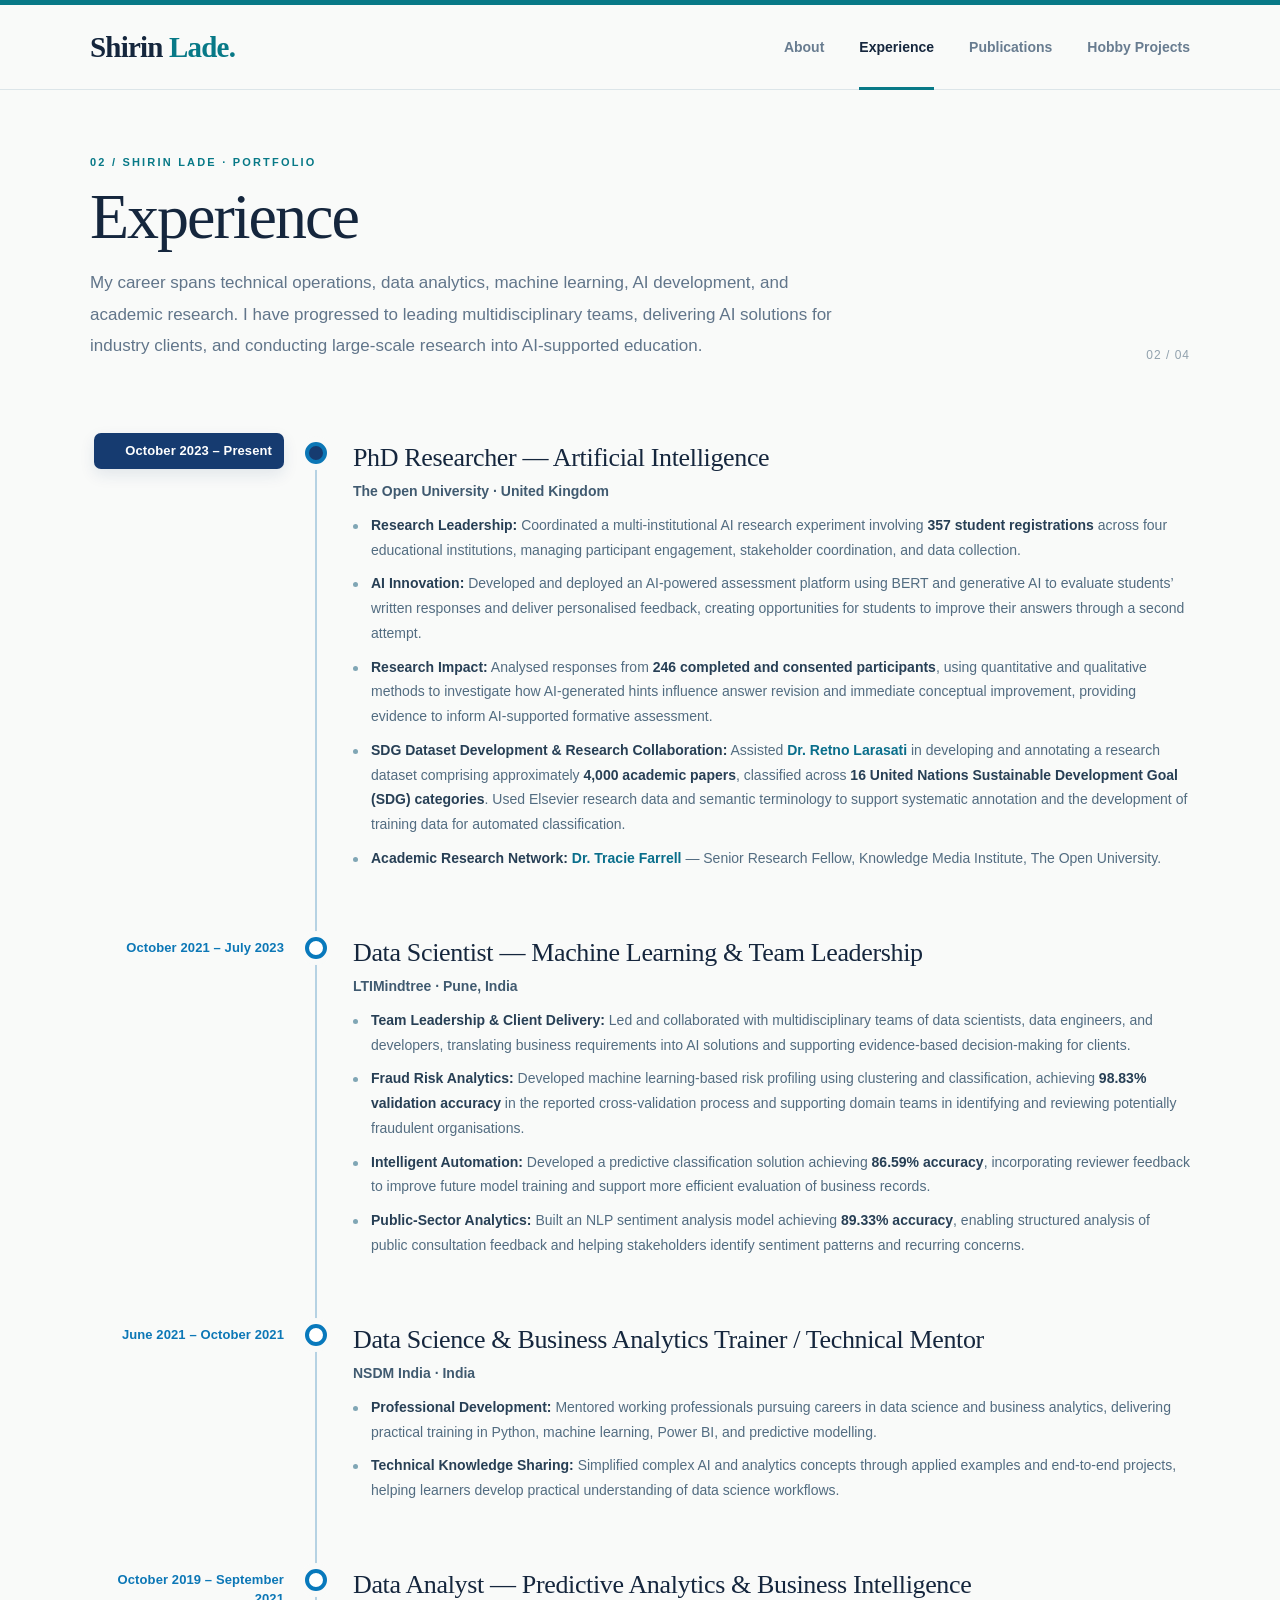
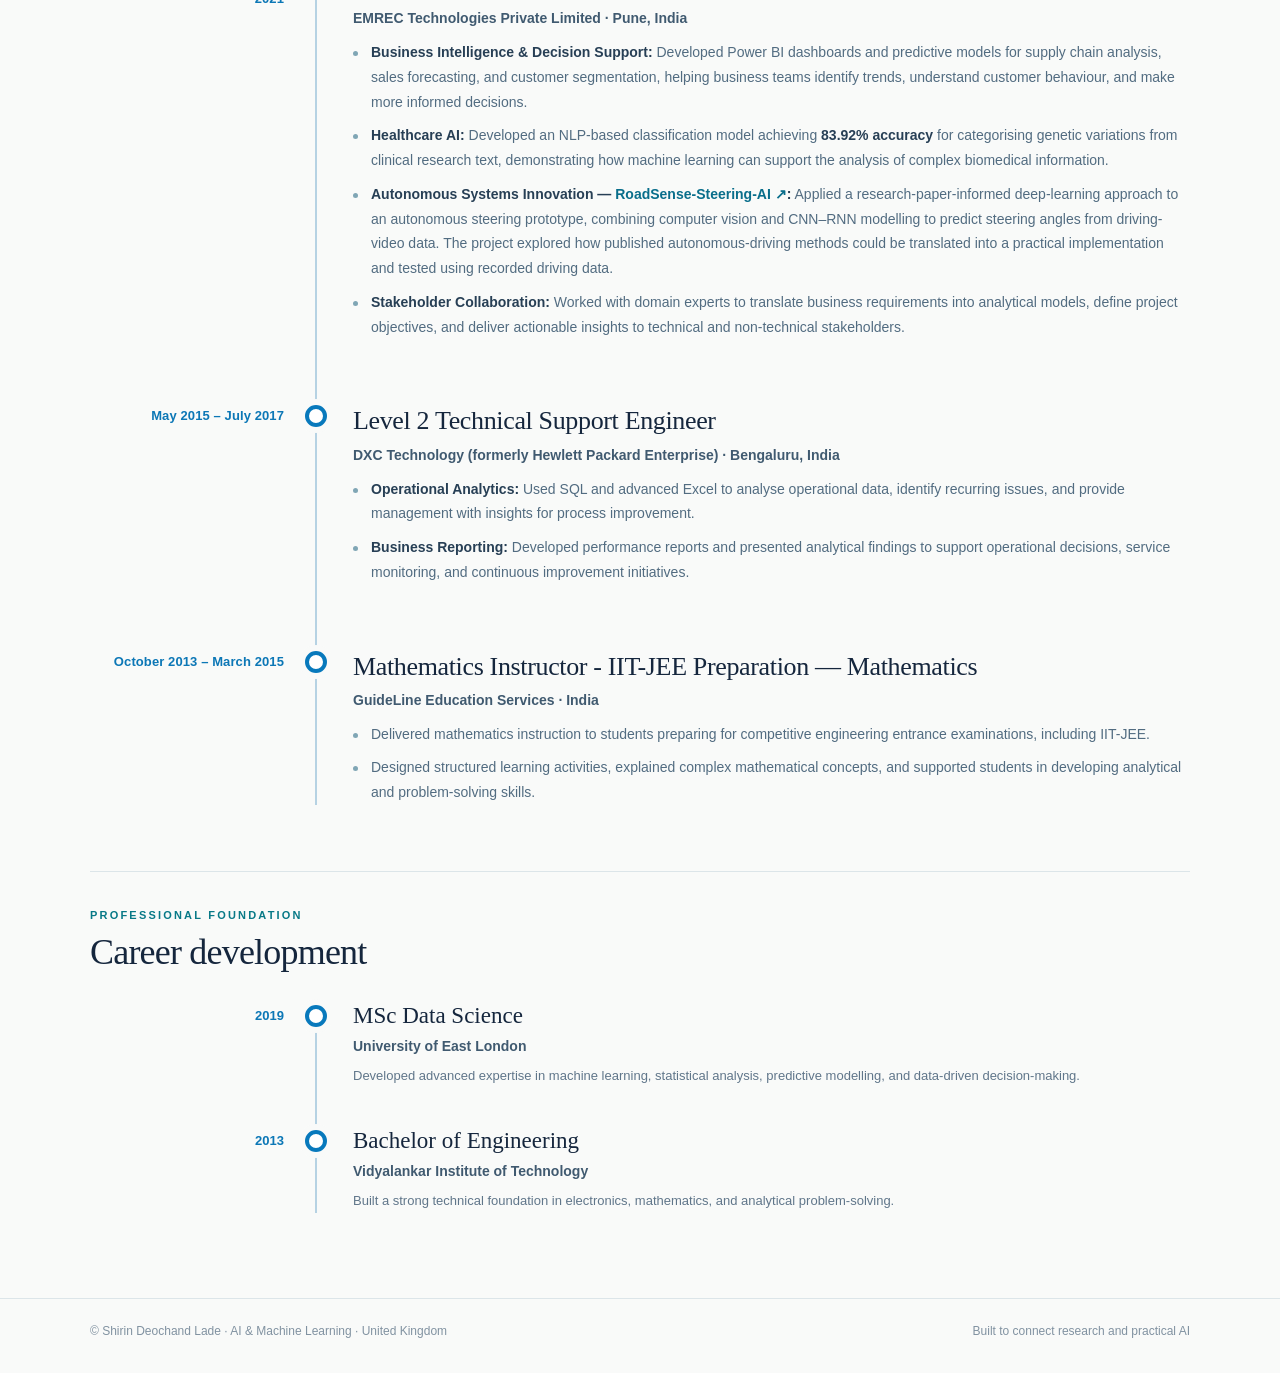
==== commit 22c0830c: "Fix HTML structure and update experience content" ====
--- a/experience.html
+++ b/experience.html
@@ -1,4 +1,4 @@
 <!DOCTYPE html>
 
 <html lang="en-GB"><head><meta charset="utf-8"/><meta content="width=device-width,initial-scale=1" name="viewport"/><meta content="#f9faf9" name="theme-color"/><title>Experience | Shirin Lade — AI Research &amp; Data Science Leadership</title><meta content="Explore Shirin Lade’s experience in AI research, machine learning leadership, industry analytics and technical mentoring, including work at The Open University and LTIMindtree." name="description"/><link href="assets/style.css" rel="stylesheet"/><link href="assets/favicon.svg" rel="icon" type="image/svg+xml"/><link href="https://concept-grading-lab.github.io/shirin-ai-portfolio/experience.html" rel="canonical"/><meta content="index, follow, max-image-preview:large" name="robots"/><meta content="Shirin Lade — AI Portfolio" property="og:site_name"/><meta content="website" property="og:type"/><meta content="en_GB" property="og:locale"/><meta content="Experience | Shirin Lade — AI Research &amp; Data Science Leadership" property="og:title"/><meta content="Explore Shirin Lade’s experience in AI research, machine learning leadership, industry analytics and technical mentoring, including work at The Open University and LTIMindtree." property="og:description"/><meta content="https://concept-grading-lab.github.io/shirin-ai-portfolio/experience.html" property="og:url"/><meta content="https://concept-grading-lab.github.io/shirin-ai-portfolio/assets/portrait.jpg" property="og:image"/><meta content="Photograph of Shirin Deochand Lade" property="og:image:alt"/><meta content="summary" name="twitter:card"/><meta content="Experience | Shirin Lade — AI Research &amp; Data Science Leadership" name="twitter:title"/><meta content="Explore Shirin Lade’s experience in AI research, machine learning leadership, industry analytics and technical mentoring, including work at The Open University and LTIMindtree." name="twitter:description"/></head>
-<body><a class="skip-link" href="#main-content">Skip to main content</a><header class="header"><div class="container header-inner"><a class="brand" href="index.html">Shirin <em>Lade.</em></a><button aria-controls="main-nav" aria-expanded="false" class="nav-toggle" type="button">☰ Menu</button><nav aria-label="Main navigation" class="nav" id="main-nav"><a class="" href="index.html">About</a><a aria-current="page" class="active" href="experience.html">Experience</a><a class="" href="publications.html">Publications</a><a class="" href="hobby-projects.html">Hobby Projects</a></nav></div></header><main class="main container" id="main-content"><section class="page-hero"><div><div class="eyebrow">02 / Shirin Lade · Portfolio</div><h1>Experience</h1><p class="intro">My career spans technical operations, data analytics, machine learning, AI development, and academic research. I have progressed to leading multidisciplinary teams, delivering AI solutions for industry clients, and conducting large-scale research into AI-supported education.</p></div><span class="page-count">02 / 04</span></section><section aria-label="Career timeline" class="timeline"><article class="time-item current"><div class="date"><span class="date-full">October 2023 – Present</span><span aria-hidden="true" class="date-compact">2023 – Present</span></div><h2 class="time-title">PhD Researcher — Artificial Intelligence</h2><div class="time-org">The Open University · United Kingdom</div><ul class="time-desc"><li><strong>Research Leadership:</strong> Coordinated a multi-institutional AI research experiment involving <strong>357 student registrations</strong> across four educational institutions, managing participant engagement, stakeholder coordination, and data collection.</li><li><strong>AI Innovation:</strong> Developed and deployed an AI-powered assessment platform using BERT and generative AI to evaluate students’ written responses and deliver personalised feedback, creating opportunities for students to improve their answers through a second attempt.</li><li><strong>Research Impact:</strong> Analysed responses from <strong>246 completed and consented participants</strong>, using quantitative and qualitative methods to investigate how AI-generated hints influence answer revision and immediate conceptual improvement, providing evidence to inform AI-supported formative assessment.</li><li><strong>SDG Dataset Development &amp; Research Collaboration:</strong> Assisted <strong><a class="textlink" href="https://kmi.open.ac.uk/people/member/retno-larasati" target="_blank" rel="noopener noreferrer" aria-label="Dr. Retno Larasati — Open University researcher profile">Dr. Retno Larasati</a></strong> in developing and annotating a research dataset comprising approximately <strong>4,000 academic papers</strong>, classified across <strong>16 United Nations Sustainable Development Goal (SDG) categories</strong>. Used Elsevier research data and semantic terminology to support systematic annotation and the development of training data for automated classification.</li><li><strong>Academic Research Network:</strong> <strong><a class="textlink" href="https://kmi.open.ac.uk/people/member/tracie-farrell" target="_blank" rel="noopener noreferrer" aria-label="Dr. Tracie Farrell — Open University researcher profile">Dr. Tracie Farrell</a></strong> — Senior Research Fellow, Knowledge Media Institute, The Open University.</li></ul></article><article class="time-item"><div class="date"><span class="date-full">October 2021 – July 2023</span><span aria-hidden="true" class="date-compact">2021 – 2023</span></div><h2 class="time-title">Data Scientist — Machine Learning &amp; Team Leadership</h2><div class="time-org">LTIMindtree · Pune, India</div><ul class="time-desc"><li><strong>Team Leadership &amp; Client Delivery:</strong> Led and collaborated with multidisciplinary teams of data scientists, data engineers, and developers, translating business requirements into AI solutions and supporting evidence-based decision-making for clients.</li><li><strong>Fraud Risk Analytics:</strong> Developed machine learning-based risk profiling using clustering and classification, achieving <strong>98.83% validation accuracy</strong> in the reported cross-validation process and supporting domain teams in identifying and reviewing potentially fraudulent organisations.</li><li><strong>Intelligent Automation:</strong> Developed a predictive classification solution achieving <strong>86.59% accuracy</strong>, incorporating reviewer feedback to improve future model training and support more efficient evaluation of business records.</li><li><strong>Public-Sector Analytics:</strong> Built an NLP sentiment analysis model achieving <strong>89.33% accuracy</strong>, enabling structured analysis of public consultation feedback and helping stakeholders identify sentiment patterns and recurring concerns.</li></ul></article><article class="time-item"><div class="date"><span class="date-full">June 2021 – October 2021</span><span aria-hidden="true" class="date-compact">2021 – 2021</span></div><h2 class="time-title">Data Science &amp; Business Analytics Trainer / Technical Mentor</h2><div class="time-org">NSDM India · India</div><ul class="time-desc"><li><strong>Professional Development:</strong> Mentored working professionals pursuing careers in data science and business analytics, delivering practical training in Python, machine learning, Power BI, and predictive modelling.</li><li><strong>Technical Knowledge Sharing:</strong> Simplified complex AI and analytics concepts through applied examples and end-to-end projects, helping learners develop practical understanding of data science workflows.</li></ul></article><article class="time-item"><div class="date"><span class="date-full">October 2019 – September 2021</span><span aria-hidden="true" class="date-compact">2019 – 2021</span></div><h2 class="time-title">Data Analyst — Predictive Analytics &amp; Business Intelligence</h2><div class="time-org">EMREC Technologies Private Limited · Pune, India</div><ul class="time-desc"><li><strong>Business Intelligence &amp; Decision Support:</strong> Developed Power BI dashboards and predictive models for supply chain analysis, sales forecasting, and customer segmentation, helping business teams identify trends, understand customer behaviour, and make more informed decisions.</li><li><strong>Healthcare AI:</strong> Developed an NLP-based classification model achieving <strong>83.92% accuracy</strong> for categorising genetic variations from clinical research text, demonstrating how machine learning can support the analysis of complex biomedical information.</li><li><strong>Autonomous Systems Innovation — <a class="textlink" href="https://github.com/concept-grading-lab/RoadSense-Steering-AI" rel="noopener noreferrer" target="_blank">RoadSense-Steering-AI ↗</a>:</strong> Applied a research-paper-informed deep-learning approach to an autonomous steering prototype, combining computer vision and CNN–RNN modelling to predict steering angles from driving-video data. The project explored how published autonomous-driving methods could be translated into a practical implementation and tested using recorded driving data.</li><li><strong>Stakeholder Collaboration:</strong> Worked with domain experts to translate business requirements into analytical models, define project objectives, and deliver actionable insights to technical and non-technical stakeholders.</li></ul></article><article class="time-item"><div class="date"><span class="date-full">May 2015 – July 2017</span><span aria-hidden="true" class="date-compact">2015 – 2017</span></div><h2 class="time-title">Level 2 Technical Support Engineer</h2><div class="time-org">DXC Technology (formerly Hewlett Packard Enterprise) · Bengaluru, India</div><ul class="time-desc"><li><strong>Operational Analytics:</strong> Used SQL and advanced Excel to analyse operational data, identify recurring issues, and provide management with insights for process improvement.</li><li><strong>Business Reporting:</strong> Developed performance reports and presented analytical findings to support operational decisions, service monitoring, and continuous improvement initiatives.</li></ul></article><article class="time-item"><div class="date"><span class="date-full">October 2013 – March 2015</span><span aria-hidden="true" class="date-compact">2013 – 2015</span></div><h2 class="time-title">Professor — Mathematics</h2><div class="time-org">GuideLine Education Services · India</div><ul class="time-desc"><li>Delivered mathematics instruction to students preparing for competitive engineering entrance examinations, including IIT-JEE.</li><li>Designed structured learning activities, explained complex mathematical concepts, and supported students in developing analytical and problem-solving skills.</li></ul></article></section><section class="education"><div class="eyebrow">Professional foundation</div><div class="section-head"><h2>Career development</h2></div><div class="edu-grid"><div class="edu"><small>2019</small><h3>MSc Data Science</h3><strong>University of East London</strong><p>Developed advanced expertise in machine learning, statistical analysis, predictive modelling, and data-driven decision-making.</p></div><div class="edu"><small>2013</small><h3>Bachelor of Engineering</h3><strong>Vidyalankar Institute of Technology</strong><p>Built a strong technical foundation in electronics, mathematics, and analytical problem-solving.</p></div></div></section></main><footer class="footer"><div class="container footer-inner"><span>© Shirin Deochand Lade · AI &amp; Machine Learning · United Kingdom</span><span>Built to connect research and practical AI</span></div></footer><script src="assets/main.js"></script></body></html>+<body><a class="skip-link" href="#main-content">Skip to main content</a><header class="header"><div class="container header-inner"><a class="brand" href="index.html">Shirin <em>Lade.</em></a><button aria-controls="main-nav" aria-expanded="false" class="nav-toggle" type="button">☰ Menu</button><nav aria-label="Main navigation" class="nav" id="main-nav"><a class="" href="index.html">About</a><a aria-current="page" class="active" href="experience.html">Experience</a><a class="" href="publications.html">Publications</a><a class="" href="hobby-projects.html">Hobby Projects</a></nav></div></header><main class="main container" id="main-content"><section class="page-hero"><div><div class="eyebrow">02 / Shirin Lade · Portfolio</div><h1>Experience</h1><p class="intro">My career spans technical operations, data analytics, machine learning, AI development, and academic research. I have progressed to leading multidisciplinary teams, delivering AI solutions for industry clients, and conducting large-scale research into AI-supported education.</p></div><span class="page-count">02 / 04</span></section><section aria-label="Career timeline" class="timeline"><article class="time-item current"><div class="date"><span class="date-full">October 2023 – Present</span><span aria-hidden="true" class="date-compact">2023 – Present</span></div><h2 class="time-title">PhD Researcher — Artificial Intelligence</h2><div class="time-org">The Open University · United Kingdom</div><ul class="time-desc"><li><strong>Research Leadership:</strong> Coordinated a multi-institutional AI research experiment involving <strong>357 student registrations</strong> across four educational institutions, managing participant engagement, stakeholder coordination, and data collection.</li><li><strong>AI Innovation:</strong> Developed and deployed an AI-powered assessment platform using BERT and generative AI to evaluate students’ written responses and deliver personalised feedback, creating opportunities for students to improve their answers through a second attempt.</li><li><strong>Research Impact:</strong> Analysed responses from <strong>246 completed and consented participants</strong>, using quantitative and qualitative methods to investigate how AI-generated hints influence answer revision and immediate conceptual improvement, providing evidence to inform AI-supported formative assessment.</li><li><strong>SDG Dataset Development &amp; Research Collaboration:</strong> Assisted <strong><a class="textlink" href="https://kmi.open.ac.uk/people/member/retno-larasati" target="_blank" rel="noopener noreferrer" aria-label="Dr. Retno Larasati — Open University researcher profile">Dr. Retno Larasati</a></strong> in developing and annotating a research dataset comprising approximately <strong>4,000 academic papers</strong>, classified across <strong>16 United Nations Sustainable Development Goal (SDG) categories</strong>. Used Elsevier research data and semantic terminology to support systematic annotation and the development of training data for automated classification.</li><li><strong>Academic Research Network:</strong> <strong><a class="textlink" href="https://kmi.open.ac.uk/people/member/tracie-farrell" target="_blank" rel="noopener noreferrer" aria-label="Dr. Tracie Farrell — Open University researcher profile">Dr. Tracie Farrell</a></strong> — Senior Research Fellow, Knowledge Media Institute, The Open University.</li></ul></article><article class="time-item"><div class="date"><span class="date-full">October 2021 – July 2023</span><span aria-hidden="true" class="date-compact">2021 – 2023</span></div><h2 class="time-title">Data Scientist — Machine Learning &amp; Team Leadership</h2><div class="time-org">LTIMindtree · Pune, India</div><ul class="time-desc"><li><strong>Team Leadership &amp; Client Delivery:</strong> Led and collaborated with multidisciplinary teams of data scientists, data engineers, and developers, translating business requirements into AI solutions and supporting evidence-based decision-making for clients.</li><li><strong>Fraud Risk Analytics:</strong> Developed machine learning-based risk profiling using clustering and classification, achieving <strong>98.83% validation accuracy</strong> in the reported cross-validation process and supporting domain teams in identifying and reviewing potentially fraudulent organisations.</li><li><strong>Intelligent Automation:</strong> Developed a predictive classification solution achieving <strong>86.59% accuracy</strong>, incorporating reviewer feedback to improve future model training and support more efficient evaluation of business records.</li><li><strong>Public-Sector Analytics:</strong> Built an NLP sentiment analysis model achieving <strong>89.33% accuracy</strong>, enabling structured analysis of public consultation feedback and helping stakeholders identify sentiment patterns and recurring concerns.</li></ul></article><article class="time-item"><div class="date"><span class="date-full">June 2021 – October 2021</span><span aria-hidden="true" class="date-compact">2021 – 2021</span></div><h2 class="time-title">Data Science &amp; Business Analytics Trainer / Technical Mentor</h2><div class="time-org">NSDM India · India</div><ul class="time-desc"><li><strong>Professional Development:</strong> Mentored working professionals pursuing careers in data science and business analytics, delivering practical training in Python, machine learning, Power BI, and predictive modelling.</li><li><strong>Technical Knowledge Sharing:</strong> Simplified complex AI and analytics concepts through applied examples and end-to-end projects, helping learners develop practical understanding of data science workflows.</li></ul></article><article class="time-item"><div class="date"><span class="date-full">October 2019 – September 2021</span><span aria-hidden="true" class="date-compact">2019 – 2021</span></div><h2 class="time-title">Data Analyst — Predictive Analytics &amp; Business Intelligence</h2><div class="time-org">EMREC Technologies Private Limited · Pune, India</div><ul class="time-desc"><li><strong>Business Intelligence &amp; Decision Support:</strong> Developed Power BI dashboards and predictive models for supply chain analysis, sales forecasting, and customer segmentation, helping business teams identify trends, understand customer behaviour, and make more informed decisions.</li><li><strong>Healthcare AI:</strong> Developed an NLP-based classification model achieving <strong>83.92% accuracy</strong> for categorising genetic variations from clinical research text, demonstrating how machine learning can support the analysis of complex biomedical information.</li><li><strong>Autonomous Systems Innovation — <a class="textlink" href="https://github.com/concept-grading-lab/RoadSense-Steering-AI" rel="noopener noreferrer" target="_blank">RoadSense-Steering-AI ↗</a>:</strong> Applied a research-paper-informed deep-learning approach to an autonomous steering prototype, combining computer vision and CNN–RNN modelling to predict steering angles from driving-video data. The project explored how published autonomous-driving methods could be translated into a practical implementation and tested using recorded driving data.</li><li><strong>Stakeholder Collaboration:</strong> Worked with domain experts to translate business requirements into analytical models, define project objectives, and deliver actionable insights to technical and non-technical stakeholders.</li></ul></article><article class="time-item"><div class="date"><span class="date-full">May 2015 – July 2017</span><span aria-hidden="true" class="date-compact">2015 – 2017</span></div><h2 class="time-title">Level 2 Technical Support Engineer</h2><div class="time-org">DXC Technology (formerly Hewlett Packard Enterprise) · Bengaluru, India</div><ul class="time-desc"><li><strong>Operational Analytics:</strong> Used SQL and advanced Excel to analyse operational data, identify recurring issues, and provide management with insights for process improvement.</li><li><strong>Business Reporting:</strong> Developed performance reports and presented analytical findings to support operational decisions, service monitoring, and continuous improvement initiatives.</li></ul></article><article class="time-item"><div class="date"><span class="date-full">October 2013 – March 2015</span><span aria-hidden="true" class="date-compact">2013 – 2015</span></div><h2 class="time-title">Mathematics Instructor - IIT-JEE Preparation — Mathematics</h2><div class="time-org">GuideLine Education Services · India</div><ul class="time-desc"><li>Delivered mathematics instruction to students preparing for competitive engineering entrance examinations, including IIT-JEE.</li><li>Designed structured learning activities, explained complex mathematical concepts, and supported students in developing analytical and problem-solving skills.</li></ul></article></section><section class="education"><div class="eyebrow">Professional foundation</div><div class="section-head"><h2>Career development</h2></div><div class="edu-grid"><div class="edu"><small>2019</small><h3>MSc Data Science</h3><strong>University of East London</strong><p>Developed advanced expertise in machine learning, statistical analysis, predictive modelling, and data-driven decision-making.</p></div><div class="edu"><small>2013</small><h3>Bachelor of Engineering</h3><strong>Vidyalankar Institute of Technology</strong><p>Built a strong technical foundation in electronics, mathematics, and analytical problem-solving.</p></div></div></section></main><footer class="footer"><div class="container footer-inner"><span>© Shirin Deochand Lade · AI &amp; Machine Learning · United Kingdom</span><span>Built to connect research and practical AI</span></div></footer><script src="assets/main.js"></script></body></html>
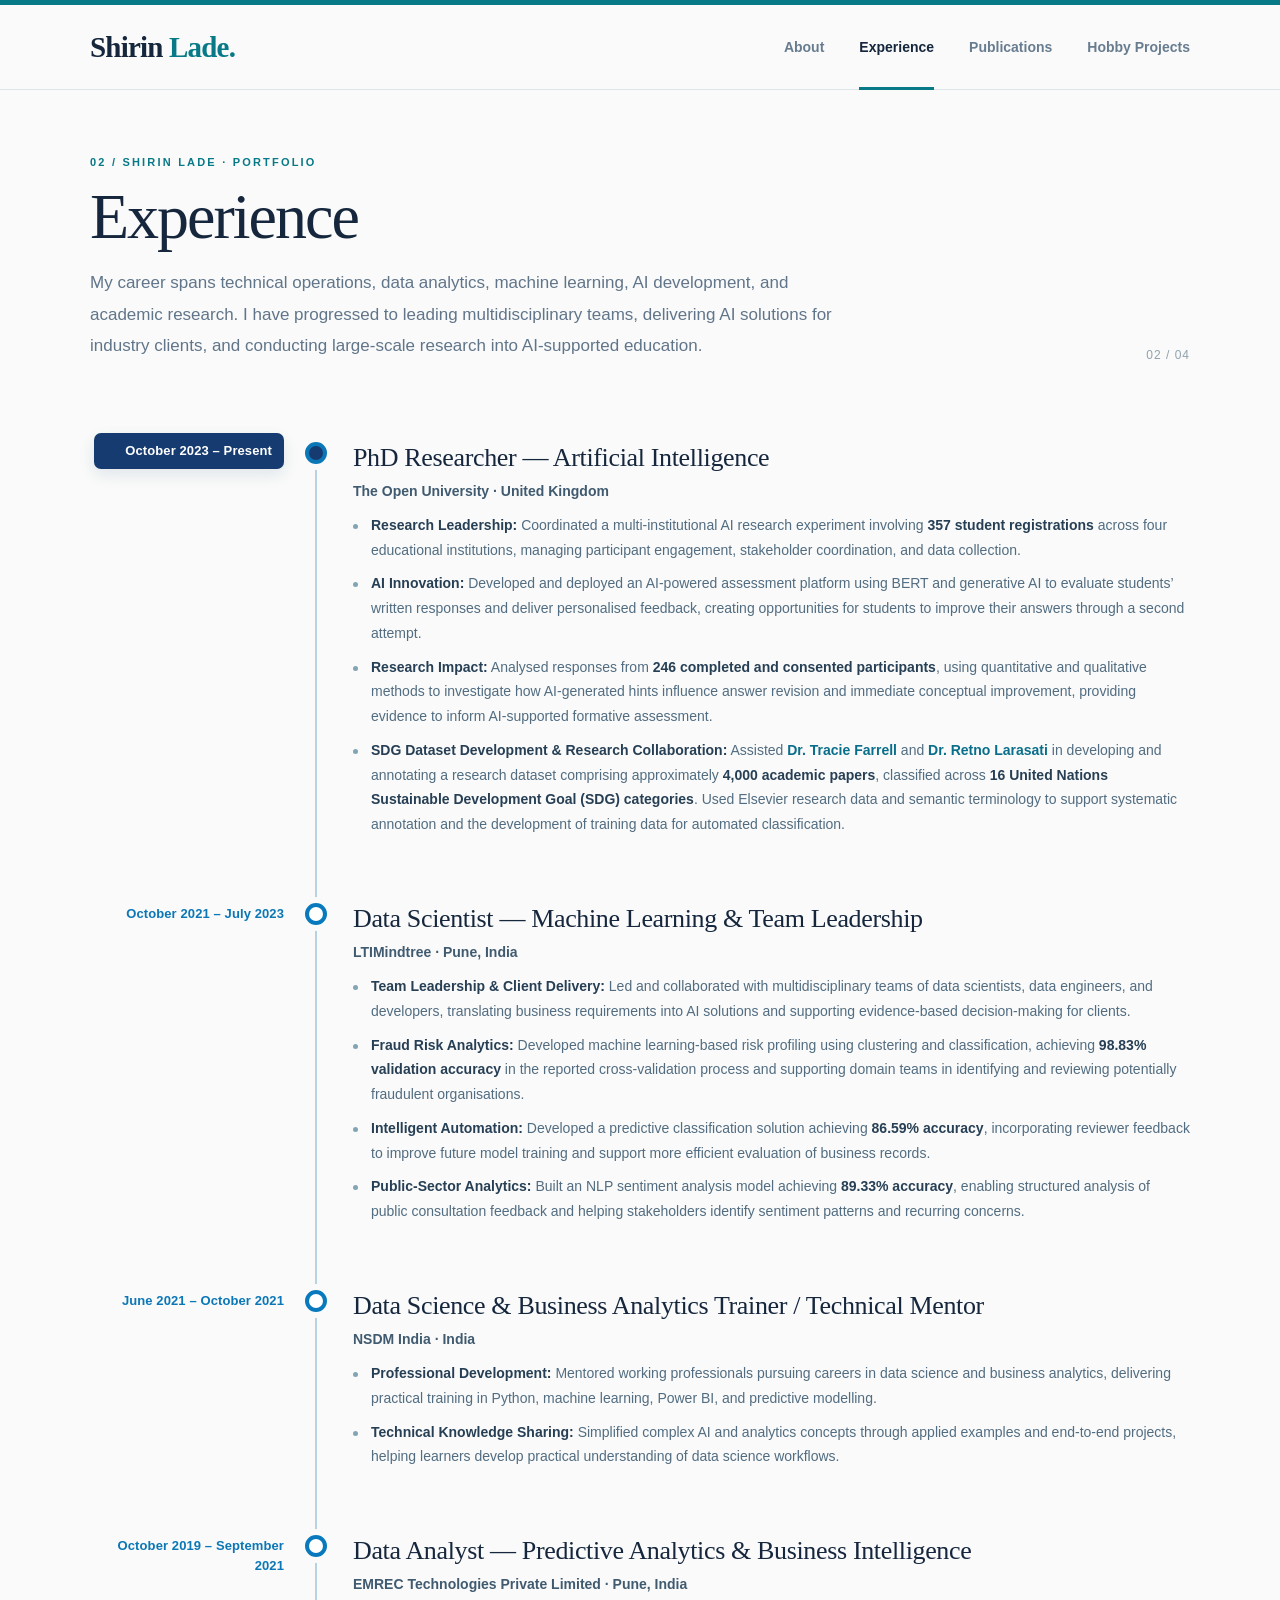
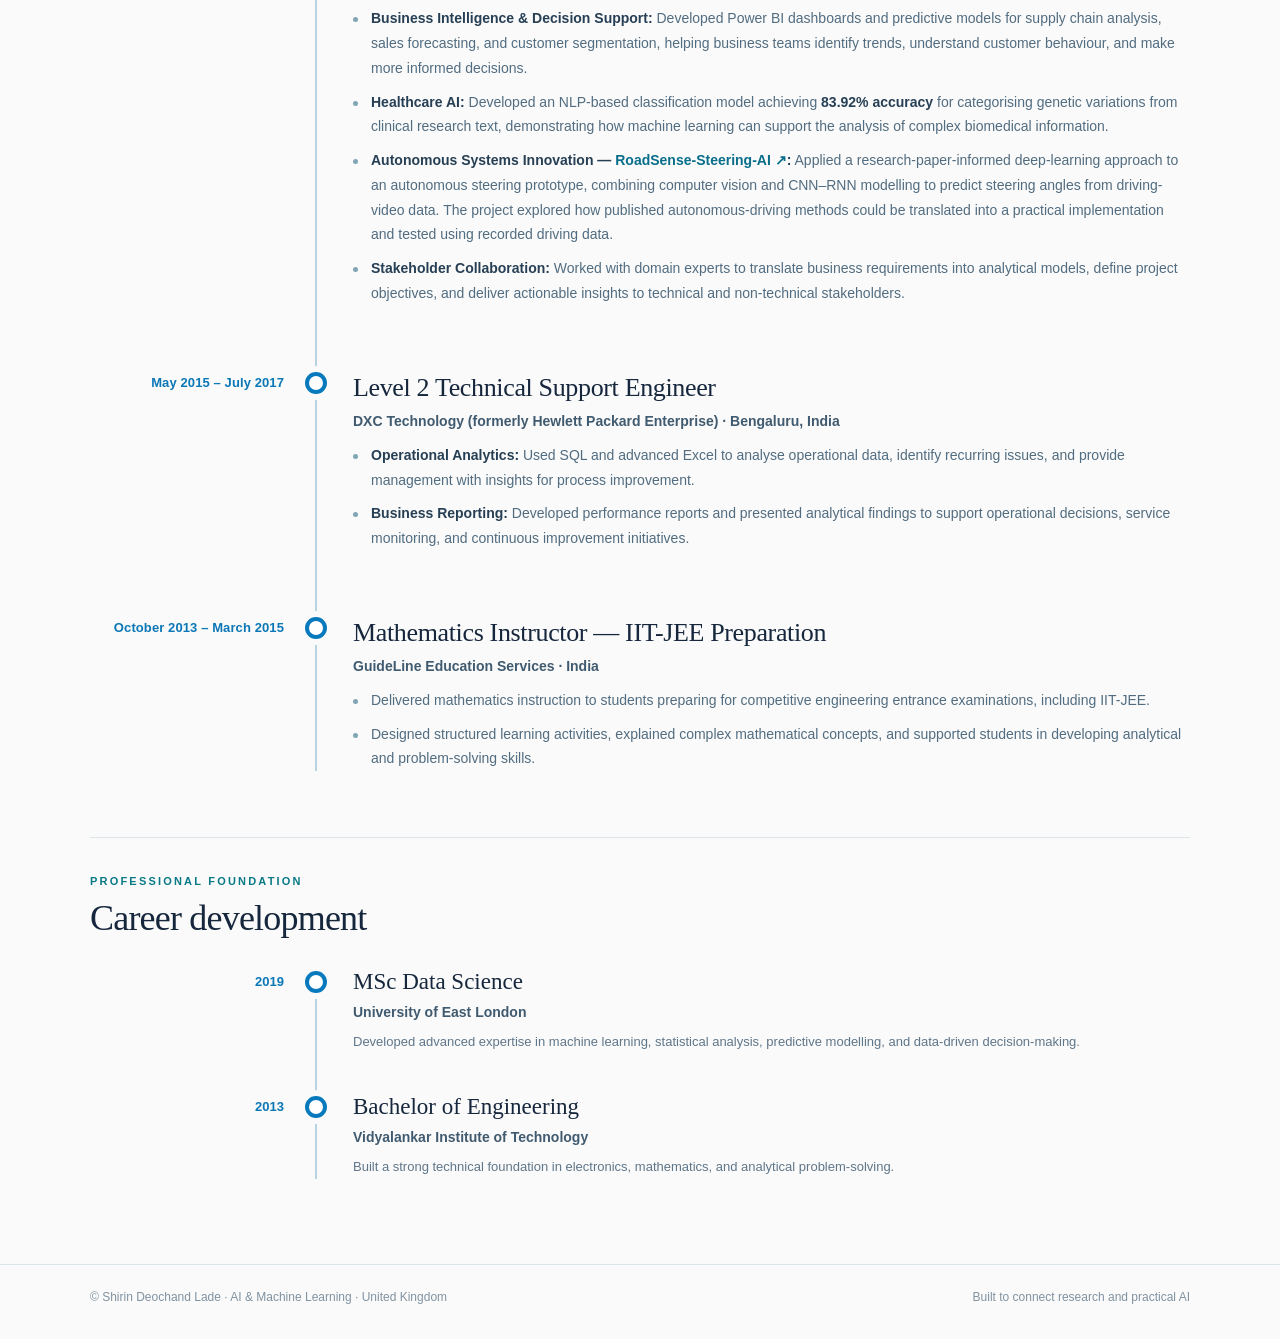
==== commit 3150a196: "Refactor experience.html for improved structure" ====
--- a/experience.html
+++ b/experience.html
@@ -1,4 +1,83 @@
+
 <!DOCTYPE html>
-
-<html lang="en-GB"><head><meta charset="utf-8"/><meta content="width=device-width,initial-scale=1" name="viewport"/><meta content="#f9faf9" name="theme-color"/><title>Experience | Shirin Lade — AI Research &amp; Data Science Leadership</title><meta content="Explore Shirin Lade’s experience in AI research, machine learning leadership, industry analytics and technical mentoring, including work at The Open University and LTIMindtree." name="description"/><link href="assets/style.css" rel="stylesheet"/><link href="assets/favicon.svg" rel="icon" type="image/svg+xml"/><link href="https://concept-grading-lab.github.io/shirin-ai-portfolio/experience.html" rel="canonical"/><meta content="index, follow, max-image-preview:large" name="robots"/><meta content="Shirin Lade — AI Portfolio" property="og:site_name"/><meta content="website" property="og:type"/><meta content="en_GB" property="og:locale"/><meta content="Experience | Shirin Lade — AI Research &amp; Data Science Leadership" property="og:title"/><meta content="Explore Shirin Lade’s experience in AI research, machine learning leadership, industry analytics and technical mentoring, including work at The Open University and LTIMindtree." property="og:description"/><meta content="https://concept-grading-lab.github.io/shirin-ai-portfolio/experience.html" property="og:url"/><meta content="https://concept-grading-lab.github.io/shirin-ai-portfolio/assets/portrait.jpg" property="og:image"/><meta content="Photograph of Shirin Deochand Lade" property="og:image:alt"/><meta content="summary" name="twitter:card"/><meta content="Experience | Shirin Lade — AI Research &amp; Data Science Leadership" name="twitter:title"/><meta content="Explore Shirin Lade’s experience in AI research, machine learning leadership, industry analytics and technical mentoring, including work at The Open University and LTIMindtree." name="twitter:description"/></head>
-<body><a class="skip-link" href="#main-content">Skip to main content</a><header class="header"><div class="container header-inner"><a class="brand" href="index.html">Shirin <em>Lade.</em></a><button aria-controls="main-nav" aria-expanded="false" class="nav-toggle" type="button">☰ Menu</button><nav aria-label="Main navigation" class="nav" id="main-nav"><a class="" href="index.html">About</a><a aria-current="page" class="active" href="experience.html">Experience</a><a class="" href="publications.html">Publications</a><a class="" href="hobby-projects.html">Hobby Projects</a></nav></div></header><main class="main container" id="main-content"><section class="page-hero"><div><div class="eyebrow">02 / Shirin Lade · Portfolio</div><h1>Experience</h1><p class="intro">My career spans technical operations, data analytics, machine learning, AI development, and academic research. I have progressed to leading multidisciplinary teams, delivering AI solutions for industry clients, and conducting large-scale research into AI-supported education.</p></div><span class="page-count">02 / 04</span></section><section aria-label="Career timeline" class="timeline"><article class="time-item current"><div class="date"><span class="date-full">October 2023 – Present</span><span aria-hidden="true" class="date-compact">2023 – Present</span></div><h2 class="time-title">PhD Researcher — Artificial Intelligence</h2><div class="time-org">The Open University · United Kingdom</div><ul class="time-desc"><li><strong>Research Leadership:</strong> Coordinated a multi-institutional AI research experiment involving <strong>357 student registrations</strong> across four educational institutions, managing participant engagement, stakeholder coordination, and data collection.</li><li><strong>AI Innovation:</strong> Developed and deployed an AI-powered assessment platform using BERT and generative AI to evaluate students’ written responses and deliver personalised feedback, creating opportunities for students to improve their answers through a second attempt.</li><li><strong>Research Impact:</strong> Analysed responses from <strong>246 completed and consented participants</strong>, using quantitative and qualitative methods to investigate how AI-generated hints influence answer revision and immediate conceptual improvement, providing evidence to inform AI-supported formative assessment.</li><li><strong>SDG Dataset Development &amp; Research Collaboration:</strong> Assisted <strong><a class="textlink" href="https://kmi.open.ac.uk/people/member/retno-larasati" target="_blank" rel="noopener noreferrer" aria-label="Dr. Retno Larasati — Open University researcher profile">Dr. Retno Larasati</a></strong> in developing and annotating a research dataset comprising approximately <strong>4,000 academic papers</strong>, classified across <strong>16 United Nations Sustainable Development Goal (SDG) categories</strong>. Used Elsevier research data and semantic terminology to support systematic annotation and the development of training data for automated classification.</li><li><strong>Academic Research Network:</strong> <strong><a class="textlink" href="https://kmi.open.ac.uk/people/member/tracie-farrell" target="_blank" rel="noopener noreferrer" aria-label="Dr. Tracie Farrell — Open University researcher profile">Dr. Tracie Farrell</a></strong> — Senior Research Fellow, Knowledge Media Institute, The Open University.</li></ul></article><article class="time-item"><div class="date"><span class="date-full">October 2021 – July 2023</span><span aria-hidden="true" class="date-compact">2021 – 2023</span></div><h2 class="time-title">Data Scientist — Machine Learning &amp; Team Leadership</h2><div class="time-org">LTIMindtree · Pune, India</div><ul class="time-desc"><li><strong>Team Leadership &amp; Client Delivery:</strong> Led and collaborated with multidisciplinary teams of data scientists, data engineers, and developers, translating business requirements into AI solutions and supporting evidence-based decision-making for clients.</li><li><strong>Fraud Risk Analytics:</strong> Developed machine learning-based risk profiling using clustering and classification, achieving <strong>98.83% validation accuracy</strong> in the reported cross-validation process and supporting domain teams in identifying and reviewing potentially fraudulent organisations.</li><li><strong>Intelligent Automation:</strong> Developed a predictive classification solution achieving <strong>86.59% accuracy</strong>, incorporating reviewer feedback to improve future model training and support more efficient evaluation of business records.</li><li><strong>Public-Sector Analytics:</strong> Built an NLP sentiment analysis model achieving <strong>89.33% accuracy</strong>, enabling structured analysis of public consultation feedback and helping stakeholders identify sentiment patterns and recurring concerns.</li></ul></article><article class="time-item"><div class="date"><span class="date-full">June 2021 – October 2021</span><span aria-hidden="true" class="date-compact">2021 – 2021</span></div><h2 class="time-title">Data Science &amp; Business Analytics Trainer / Technical Mentor</h2><div class="time-org">NSDM India · India</div><ul class="time-desc"><li><strong>Professional Development:</strong> Mentored working professionals pursuing careers in data science and business analytics, delivering practical training in Python, machine learning, Power BI, and predictive modelling.</li><li><strong>Technical Knowledge Sharing:</strong> Simplified complex AI and analytics concepts through applied examples and end-to-end projects, helping learners develop practical understanding of data science workflows.</li></ul></article><article class="time-item"><div class="date"><span class="date-full">October 2019 – September 2021</span><span aria-hidden="true" class="date-compact">2019 – 2021</span></div><h2 class="time-title">Data Analyst — Predictive Analytics &amp; Business Intelligence</h2><div class="time-org">EMREC Technologies Private Limited · Pune, India</div><ul class="time-desc"><li><strong>Business Intelligence &amp; Decision Support:</strong> Developed Power BI dashboards and predictive models for supply chain analysis, sales forecasting, and customer segmentation, helping business teams identify trends, understand customer behaviour, and make more informed decisions.</li><li><strong>Healthcare AI:</strong> Developed an NLP-based classification model achieving <strong>83.92% accuracy</strong> for categorising genetic variations from clinical research text, demonstrating how machine learning can support the analysis of complex biomedical information.</li><li><strong>Autonomous Systems Innovation — <a class="textlink" href="https://github.com/concept-grading-lab/RoadSense-Steering-AI" rel="noopener noreferrer" target="_blank">RoadSense-Steering-AI ↗</a>:</strong> Applied a research-paper-informed deep-learning approach to an autonomous steering prototype, combining computer vision and CNN–RNN modelling to predict steering angles from driving-video data. The project explored how published autonomous-driving methods could be translated into a practical implementation and tested using recorded driving data.</li><li><strong>Stakeholder Collaboration:</strong> Worked with domain experts to translate business requirements into analytical models, define project objectives, and deliver actionable insights to technical and non-technical stakeholders.</li></ul></article><article class="time-item"><div class="date"><span class="date-full">May 2015 – July 2017</span><span aria-hidden="true" class="date-compact">2015 – 2017</span></div><h2 class="time-title">Level 2 Technical Support Engineer</h2><div class="time-org">DXC Technology (formerly Hewlett Packard Enterprise) · Bengaluru, India</div><ul class="time-desc"><li><strong>Operational Analytics:</strong> Used SQL and advanced Excel to analyse operational data, identify recurring issues, and provide management with insights for process improvement.</li><li><strong>Business Reporting:</strong> Developed performance reports and presented analytical findings to support operational decisions, service monitoring, and continuous improvement initiatives.</li></ul></article><article class="time-item"><div class="date"><span class="date-full">October 2013 – March 2015</span><span aria-hidden="true" class="date-compact">2013 – 2015</span></div><h2 class="time-title">Mathematics Instructor - IIT-JEE Preparation — Mathematics</h2><div class="time-org">GuideLine Education Services · India</div><ul class="time-desc"><li>Delivered mathematics instruction to students preparing for competitive engineering entrance examinations, including IIT-JEE.</li><li>Designed structured learning activities, explained complex mathematical concepts, and supported students in developing analytical and problem-solving skills.</li></ul></article></section><section class="education"><div class="eyebrow">Professional foundation</div><div class="section-head"><h2>Career development</h2></div><div class="edu-grid"><div class="edu"><small>2019</small><h3>MSc Data Science</h3><strong>University of East London</strong><p>Developed advanced expertise in machine learning, statistical analysis, predictive modelling, and data-driven decision-making.</p></div><div class="edu"><small>2013</small><h3>Bachelor of Engineering</h3><strong>Vidyalankar Institute of Technology</strong><p>Built a strong technical foundation in electronics, mathematics, and analytical problem-solving.</p></div></div></section></main><footer class="footer"><div class="container footer-inner"><span>© Shirin Deochand Lade · AI &amp; Machine Learning · United Kingdom</span><span>Built to connect research and practical AI</span></div></footer><script src="assets/main.js"></script></body></html>
+<html lang="en-GB">
+<head>
+<meta charset="utf-8"/>
+<meta content="width=device-width,initial-scale=1" name="viewport"/>
+<meta content="#f9faf9" name="theme-color"/>
+<title>Experience | Shirin Lade — AI Research &amp; Data Science Leadership</title>
+<meta content="Explore Shirin Lade’s experience in AI research, machine learning leadership, industry analytics and technical mentoring, including work at The Open University and LTIMindtree." name="description"/>
+<link href="assets/style.css" rel="stylesheet"/>
+<link href="assets/favicon.svg" rel="icon" type="image/svg+xml"/>
+<link href="https://concept-grading-lab.github.io/shirin-ai-portfolio/experience.html" rel="canonical"/>
+<meta content="index, follow, max-image-preview:large" name="robots"/>
+<meta content="Shirin Lade — AI Portfolio" property="og:site_name"/>
+<meta content="website" property="og:type"/>
+<meta content="en_GB" property="og:locale"/>
+<meta content="Experience | Shirin Lade — AI Research &amp; Data Science Leadership" property="og:title"/>
+<meta content="Explore Shirin Lade’s experience in AI research, machine learning leadership, industry analytics and technical mentoring, including work at The Open University and LTIMindtree." property="og:description"/>
+<meta content="https://concept-grading-lab.github.io/shirin-ai-portfolio/experience.html" property="og:url"/>
+<meta content="https://concept-grading-lab.github.io/shirin-ai-portfolio/assets/portrait.jpg" property="og:image"/>
+<meta content="Photograph of Shirin Deochand Lade" property="og:image:alt"/>
+<meta content="summary" name="twitter:card"/>
+<meta content="Experience | Shirin Lade — AI Research &amp; Data Science Leadership" name="twitter:title"/>
+<meta content="Explore Shirin Lade’s experience in AI research, machine learning leadership, industry analytics and technical mentoring, including work at The Open University and LTIMindtree." name="twitter:description"/>
+</head>
+<body><a class="skip-link" href="#main-content">Skip to main content</a>
+<header class="header"><div class="container header-inner"><a class="brand" href="index.html">Shirin <em>Lade.</em></a><button aria-controls="main-nav" aria-expanded="false" class="nav-toggle" type="button">☰ Menu</button><nav aria-label="Main navigation" class="nav" id="main-nav"><a class="" href="index.html">About</a><a aria-current="page" class="active" href="experience.html">Experience</a><a class="" href="publications.html">Publications</a><a class="" href="hobby-projects.html">Hobby Projects</a></nav></div>
+</header>
+<main class="main container" id="main-content">
+<section class="page-hero"><div><div class="eyebrow">02 / Shirin Lade · Portfolio</div><h1>Experience</h1><p class="intro">My career spans technical operations, data analytics, machine learning, AI development, and academic research. I have progressed to leading multidisciplinary teams, delivering AI solutions for industry clients, and conducting large-scale research into AI-supported education.</p></div><span class="page-count">02 / 04</span>
+</section>
+<section aria-label="Career timeline" class="timeline">
+<article class="time-item current"><div class="date"><span class="date-full">October 2023 – Present</span><span aria-hidden="true" class="date-compact">2023 – Present</span></div><h2 class="time-title">PhD Researcher — Artificial Intelligence</h2><div class="time-org">The Open University · United Kingdom</div>
+<ul class="time-desc">
+<li><strong>Research Leadership:</strong> Coordinated a multi-institutional AI research experiment involving <strong>357 student registrations</strong> across four educational institutions, managing participant engagement, stakeholder coordination, and data collection.</li>
+<li><strong>AI Innovation:</strong> Developed and deployed an AI-powered assessment platform using BERT and generative AI to evaluate students’ written responses and deliver personalised feedback, creating opportunities for students to improve their answers through a second attempt.</li>
+<li><strong>Research Impact:</strong> Analysed responses from <strong>246 completed and consented participants</strong>, using quantitative and qualitative methods to investigate how AI-generated hints influence answer revision and immediate conceptual improvement, providing evidence to inform AI-supported formative assessment.</li>
+<li><strong>SDG Dataset Development &amp; Research Collaboration:</strong> Assisted <strong><a class="textlink" href="https://profiles.open.ac.uk/tracie-farrell" target="_blank" rel="noopener noreferrer" aria-label="Dr. Tracie Farrell — Open University researcher profile">Dr. Tracie Farrell</a></strong> and <strong><a class="textlink" href="https://kmi.open.ac.uk/people/member/retno-larasati" target="_blank" rel="noopener noreferrer" aria-label="Dr. Retno Larasati — Open University researcher profile">Dr. Retno Larasati</a></strong> in developing and annotating a research dataset comprising approximately <strong>4,000 academic papers</strong>, classified across <strong>16 United Nations Sustainable Development Goal (SDG) categories</strong>. Used Elsevier research data and semantic terminology to support systematic annotation and the development of training data for automated classification.</li>
+</ul>
+</article>
+<article class="time-item"><div class="date"><span class="date-full">October 2021 – July 2023</span><span aria-hidden="true" class="date-compact">2021 – 2023</span></div><h2 class="time-title">Data Scientist — Machine Learning &amp; Team Leadership</h2><div class="time-org">LTIMindtree · Pune, India</div>
+<ul class="time-desc">
+<li><strong>Team Leadership &amp; Client Delivery:</strong> Led and collaborated with multidisciplinary teams of data scientists, data engineers, and developers, translating business requirements into AI solutions and supporting evidence-based decision-making for clients.</li>
+<li><strong>Fraud Risk Analytics:</strong> Developed machine learning-based risk profiling using clustering and classification, achieving <strong>98.83% validation accuracy</strong> in the reported cross-validation process and supporting domain teams in identifying and reviewing potentially fraudulent organisations.</li>
+<li><strong>Intelligent Automation:</strong> Developed a predictive classification solution achieving <strong>86.59% accuracy</strong>, incorporating reviewer feedback to improve future model training and support more efficient evaluation of business records.</li>
+<li><strong>Public-Sector Analytics:</strong> Built an NLP sentiment analysis model achieving <strong>89.33% accuracy</strong>, enabling structured analysis of public consultation feedback and helping stakeholders identify sentiment patterns and recurring concerns.</li>
+</ul>
+</article>
+<article class="time-item"><div class="date"><span class="date-full">June 2021 – October 2021</span><span aria-hidden="true" class="date-compact">2021 – 2021</span></div><h2 class="time-title">Data Science &amp; Business Analytics Trainer / Technical Mentor</h2><div class="time-org">NSDM India · India</div>
+<ul class="time-desc">
+<li><strong>Professional Development:</strong> Mentored working professionals pursuing careers in data science and business analytics, delivering practical training in Python, machine learning, Power BI, and predictive modelling.</li>
+<li><strong>Technical Knowledge Sharing:</strong> Simplified complex AI and analytics concepts through applied examples and end-to-end projects, helping learners develop practical understanding of data science workflows.</li>
+</ul>
+</article>
+<article class="time-item"><div class="date"><span class="date-full">October 2019 – September 2021</span><span aria-hidden="true" class="date-compact">2019 – 2021</span></div><h2 class="time-title">Data Analyst — Predictive Analytics &amp; Business Intelligence</h2><div class="time-org">EMREC Technologies Private Limited · Pune, India</div>
+<ul class="time-desc">
+<li><strong>Business Intelligence &amp; Decision Support:</strong> Developed Power BI dashboards and predictive models for supply chain analysis, sales forecasting, and customer segmentation, helping business teams identify trends, understand customer behaviour, and make more informed decisions.</li>
+<li><strong>Healthcare AI:</strong> Developed an NLP-based classification model achieving <strong>83.92% accuracy</strong> for categorising genetic variations from clinical research text, demonstrating how machine learning can support the analysis of complex biomedical information.</li>
+<li><strong>Autonomous Systems Innovation — <a class="textlink" href="https://github.com/concept-grading-lab/RoadSense-Steering-AI" rel="noopener noreferrer" target="_blank">RoadSense-Steering-AI ↗</a>:</strong> Applied a research-paper-informed deep-learning approach to an autonomous steering prototype, combining computer vision and CNN–RNN modelling to predict steering angles from driving-video data. The project explored how published autonomous-driving methods could be translated into a practical implementation and tested using recorded driving data.</li>
+<li><strong>Stakeholder Collaboration:</strong> Worked with domain experts to translate business requirements into analytical models, define project objectives, and deliver actionable insights to technical and non-technical stakeholders.</li>
+</ul>
+</article>
+<article class="time-item"><div class="date"><span class="date-full">May 2015 – July 2017</span><span aria-hidden="true" class="date-compact">2015 – 2017</span></div><h2 class="time-title">Level 2 Technical Support Engineer</h2><div class="time-org">DXC Technology (formerly Hewlett Packard Enterprise) · Bengaluru, India</div>
+<ul class="time-desc">
+<li><strong>Operational Analytics:</strong> Used SQL and advanced Excel to analyse operational data, identify recurring issues, and provide management with insights for process improvement.</li>
+<li><strong>Business Reporting:</strong> Developed performance reports and presented analytical findings to support operational decisions, service monitoring, and continuous improvement initiatives.</li>
+</ul>
+</article>
+<article class="time-item"><div class="date"><span class="date-full">October 2013 – March 2015</span><span aria-hidden="true" class="date-compact">2013 – 2015</span></div><h2 class="time-title">Mathematics Instructor — IIT-JEE Preparation</h2><div class="time-org">GuideLine Education Services · India</div>
+<ul class="time-desc">
+<li>Delivered mathematics instruction to students preparing for competitive engineering entrance examinations, including IIT-JEE.</li>
+<li>Designed structured learning activities, explained complex mathematical concepts, and supported students in developing analytical and problem-solving skills.</li>
+</ul>
+</article>
+</section>
+<section class="education"><div class="eyebrow">Professional foundation</div><div class="section-head"><h2>Career development</h2></div><div class="edu-grid"><div class="edu"><small>2019</small><h3>MSc Data Science</h3><strong>University of East London</strong><p>Developed advanced expertise in machine learning, statistical analysis, predictive modelling, and data-driven decision-making.</p></div><div class="edu"><small>2013</small><h3>Bachelor of Engineering</h3><strong>Vidyalankar Institute of Technology</strong><p>Built a strong technical foundation in electronics, mathematics, and analytical problem-solving.</p></div></div>
+</section>
+</main>
+<footer class="footer"><div class="container footer-inner"><span>© Shirin Deochand Lade · AI &amp; Machine Learning · United Kingdom</span><span>Built to connect research and practical AI</span></div>
+</footer>
+<script src="assets/main.js"></script>
+</body>
+</html>
